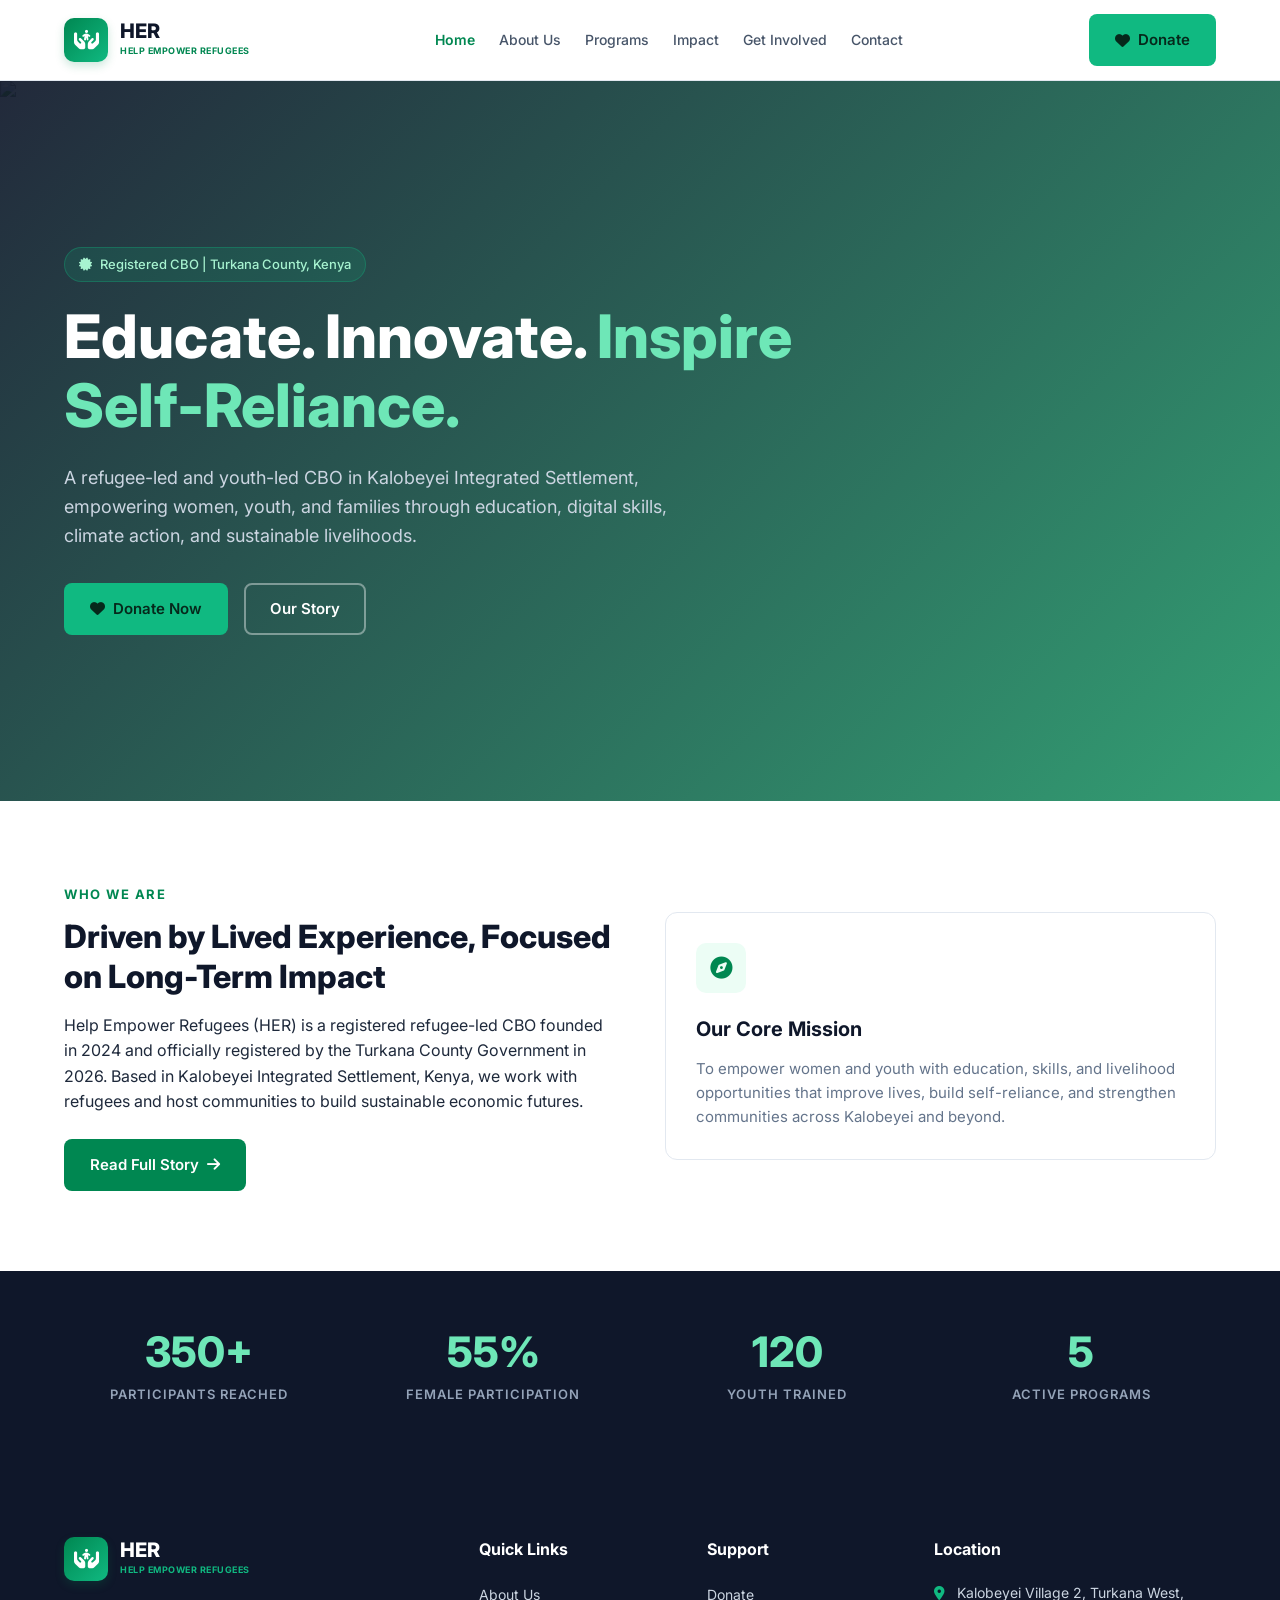
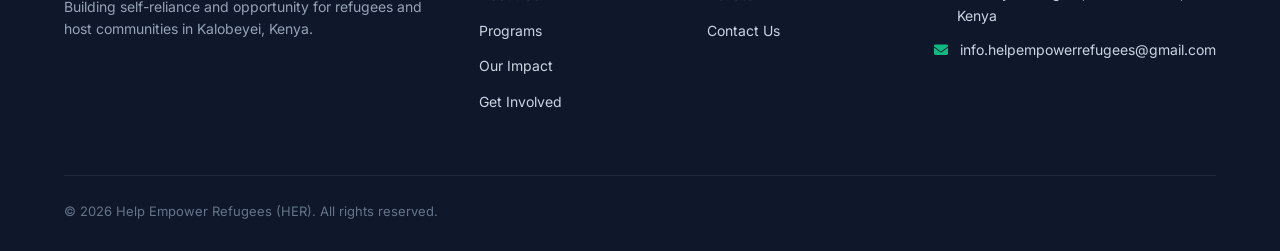
==== index.html @ a3bd5ae7 "Add files via upload New project added" ====
<!DOCTYPE html>
<html lang="en">
<head>
    <meta charset="UTF-8">
    <meta name="viewport" content="width=device-width, initial-scale=1.0">
    <title>Help Empower Refugees (HER) | Home</title>
    <link rel="stylesheet" href="https://cdnjs.cloudflare.com/ajax/libs/font-awesome/6.4.0/css/all.min.css">
    <link href="https://fonts.googleapis.com/css2?family=Inter:wght@300;400;500;600;700;800&display=swap" rel="stylesheet">
    <link rel="stylesheet" href="css.css">
</head>
<body>

    <!-- Header -->
    <header class="navbar">
        <div class="container nav-container">
            <a href="index.html" class="logo">
                <div class="logo-icon"><i class="fa-solid fa-hands-holding-child"></i></div>
                <div class="logo-text"><strong>HER</strong><span>Help Empower Refugees</span></div>
            </a>
            <nav class="desktop-nav">
                <a href="index.html" class="active">Home</a>
                <a href="about.html">About Us</a>
                <a href="programs.html">Programs</a>
                <a href="impact.html">Impact</a>
                <a href="join.html">Get Involved</a>
                <a href="contact.html">Contact</a>
            </nav>
            <div class="nav-cta desktop-cta">
                <a href="donate.html" class="btn btn-accent"><i class="fa-solid fa-heart"></i> Donate</a>
            </div>
            <button id="menu-btn" class="menu-btn"><i class="fa-solid fa-bars"></i></button>
        </div>
        <div id="mobile-menu" class="mobile-menu">
            <a href="index.html" class="active">Home</a>
            <a href="about.html">About Us</a>
            <a href="programs.html">Programs</a>
            <a href="impact.html">Impact</a>
            <a href="join-us.html">Get Involved</a>
            <a href="donate.html">Donate</a>
            <a href="contact.html">Contact</a>
        </div>
    </header>

    <main>
        <!-- Hero Section -->
        <section class="hero">
            <div class="hero-background">
                <img src="https://images.unsplash.com/photo-1531206715517-5c0ba140b2b8?auto=format&fit=crop&q=80" alt="Refugee youth learning">
                <div class="hero-overlay"></div>
            </div>
            <div class="container hero-content">
                <span class="badge"><i class="fa-solid fa-certificate"></i> Registered CBO | Turkana County, Kenya</span>
                <h1>Educate. Innovate. <span>Inspire Self-Reliance.</span></h1>
                <p>A refugee-led and youth-led CBO in Kalobeyei Integrated Settlement, empowering women, youth, and families through education, digital skills, climate action, and sustainable livelihoods.</p>
                <div class="hero-buttons">
                    <a href="donate.html" class="btn btn-accent"><i class="fa-solid fa-heart"></i> Donate Now</a>
                    <a href="about.html" class="btn btn-outline">Our Story</a>
                </div>
            </div>
        </section>

        <!-- Brief About Overview -->
        <section class="section">
            <div class="container grid-2">
                <div>
                    <span class="section-label">Who We Are</span>
                    <h2>Driven by Lived Experience, Focused on Long-Term Impact</h2>
                    <p>Help Empower Refugees (HER) is a registered refugee-led CBO founded in 2024 and officially registered by the Turkana County Government in 2026. Based in Kalobeyei Integrated Settlement, Kenya, we work with refugees and host communities to build sustainable economic futures.</p>
                    <div style="margin-top: 24px;">
                        <a href="about.html" class="btn btn-primary">Read Full Story <i class="fa-solid fa-arrow-right"></i></a>
                    </div>
                </div>
                <div class="card">
                    <div class="card-icon green"><i class="fa-solid fa-compass"></i></div>
                    <h3>Our Core Mission</h3>
                    <p>To empower women and youth with education, skills, and livelihood opportunities that improve lives, build self-reliance, and strengthen communities across Kalobeyei and beyond.</p>
                </div>
            </div>
        </section>

        <!-- Impact Stat Banner -->
        <section class="impact-banner">
            <div class="container grid-4">
                <div class="stat-item"><strong>350+</strong><span>Participants Reached</span></div>
                <div class="stat-item"><strong>55%</strong><span>Female Participation</span></div>
                <div class="stat-item"><strong>120</strong><span>Youth Trained</span></div>
                <div class="stat-item"><strong>5</strong><span>Active Programs</span></div>
            </div>
        </section>
    </main>

    <!-- Footer -->
    <footer>
        <div class="container">
            <div class="footer-grid">
                <div class="footer-col">
                    <div class="logo" style="margin-bottom: 15px;">
                        <div class="logo-icon"><i class="fa-solid fa-hands-holding-child"></i></div>
                        <div class="logo-text"><strong style="color:white;">HER</strong><span style="color:#10b981;">Help Empower Refugees</span></div>
                    </div>
                    <p>Building self-reliance and opportunity for refugees and host communities in Kalobeyei, Kenya.</p>
                </div>
                <div class="footer-col">
                    <h4>Quick Links</h4>
                    <ul class="footer-links">
                        <li><a href="about.html">About Us</a></li>
                        <li><a href="programs.html">Programs</a></li>
                        <li><a href="impact.html">Our Impact</a></li>
                        <li><a href="join-us.html">Get Involved</a></li>
                    </ul>
                </div>
                <div class="footer-col">
                    <h4>Support</h4>
                    <ul class="footer-links">
                        <li><a href="donate.html">Donate</a></li>
                        <li><a href="contact.html">Contact Us</a></li>
                    </ul>
                </div>
                <div class="footer-col">
                    <h4>Location</h4>
                    <div class="footer-contact-item"><i class="fa-solid fa-location-dot"></i> Kalobeyei Village 2, Turkana West, Kenya</div>
                    <div class="footer-contact-item"><i class="fa-solid fa-envelope"></i> info.helpempowerrefugees@gmail.com</div>
                </div>
            </div>
            <div class="footer-bottom">
                <p>&copy; 2026 Help Empower Refugees (HER). All rights reserved.</p>
            </div>
        </div>
    </footer>
    <script src="script.js"></script>
</body>
</html>
---- css.css ----
/* =========================================
   HER MULTI-PAGE STYLESHEET
   Theme: Deep Navy (#0f172a), Primary Green (#008751), Teal Accent (#10b981)
========================================= */

* {
    margin: 0;
    padding: 0;
    box-sizing: border-box;
}

html {
    scroll-behavior: smooth;
}

body {
    font-family: "Inter", -apple-system, BlinkMacSystemFont, sans-serif;
    color: #1e293b;
    background: #ffffff;
    line-height: 1.6;
    display: flex;
    flex-direction: column;
    min-height: 100vh;
}

main {
    flex: 1;
}

img {
    max-width: 100%;
    display: block;
}

a {
    text-decoration: none;
    color: inherit;
    transition: all 0.2s ease-in-out;
}

.container {
    width: 90%;
    max-width: 1200px;
    margin: 0 auto;
}

/* ---------- BUTTONS & BADGES ---------- */

.btn {
    display: inline-flex;
    align-items: center;
    justify-content: center;
    gap: 8px;
    padding: 12px 24px;
    border-radius: 8px;
    font-weight: 600;
    font-size: 15px;
    border: 2px solid transparent;
    cursor: pointer;
    transition: all 0.2s ease;
}

.btn-primary {
    background: #008751;
    color: #ffffff;
}

.btn-primary:hover {
    background: #006d41;
}

.btn-accent {
    background: #10b981;
    color: #06281b;
}

.btn-accent:hover {
    background: #059669;
    color: #ffffff;
}

.btn-outline {
    border-color: rgba(255, 255, 255, 0.4);
    color: #ffffff;
}

.btn-outline:hover {
    background: rgba(255, 255, 255, 0.15);
    border-color: #ffffff;
}

.btn-dark {
    background: #0f172a;
    color: #ffffff;
}

.btn-dark:hover {
    background: #1e293b;
}

.badge {
    display: inline-flex;
    align-items: center;
    gap: 8px;
    padding: 6px 14px;
    background: rgba(16, 185, 129, 0.15);
    border: 1px solid rgba(16, 185, 129, 0.3);
    border-radius: 20px;
    color: #a7f3d0;
    font-size: 13px;
    font-weight: 500;
    margin-bottom: 20px;
}

/* ---------- NAVBAR ---------- */

.navbar {
    position: sticky;
    top: 0;
    z-index: 1000;
    background: rgba(255, 255, 255, 0.95);
    backdrop-filter: blur(8px);
    border-bottom: 1px solid #e2e8f0;
}

.nav-container {
    height: 80px;
    display: flex;
    align-items: center;
    justify-content: space-between;
}

.logo {
    display: flex;
    align-items: center;
    gap: 12px;
}

.logo-icon {
    width: 44px;
    height: 44px;
    background: linear-gradient(135deg, #008751, #10b981);
    color: #ffffff;
    border-radius: 10px;
    display: flex;
    align-items: center;
    justify-content: center;
    font-size: 20px;
    box-shadow: 0 4px 10px rgba(0, 135, 81, 0.2);
}

.logo-text strong {
    display: block;
    font-size: 20px;
    font-weight: 800;
    color: #0f172a;
    line-height: 1;
}

.logo-text span {
    display: block;
    font-size: 9px;
    color: #008751;
    text-transform: uppercase;
    font-weight: 700;
    letter-spacing: 0.5px;
    margin-top: 3px;
}

.desktop-nav {
    display: flex;
    gap: 24px;
}

.desktop-nav a {
    font-size: 14px;
    color: #475569;
    font-weight: 500;
    padding: 6px 0;
}

.desktop-nav a:hover,
.desktop-nav a.active {
    color: #008751;
    font-weight: 600;
}

.nav-cta {
    display: flex;
    align-items: center;
    gap: 12px;
}

.menu-btn {
    display: none;
    background: none;
    border: none;
    font-size: 24px;
    color: #0f172a;
    cursor: pointer;
}

.mobile-menu {
    display: none;
    padding: 20px;
    background: #ffffff;
    border-top: 1px solid #e2e8f0;
}

.mobile-menu.active {
    display: flex;
    flex-direction: column;
    gap: 12px;
}

.mobile-menu a {
    font-size: 16px;
    color: #334155;
    padding: 8px 0;
    font-weight: 500;
}

.mobile-menu a.active {
    color: #008751;
    font-weight: 700;
}

/* ---------- PAGE HEADERS & HERO ---------- */

.page-banner {
    background: linear-gradient(135deg, #0f172a 0%, #008751 100%);
    color: #ffffff;
    padding: 70px 0;
    text-align: center;
}

.page-banner h1 {
    font-size: 38px;
    font-weight: 800;
    margin-bottom: 12px;
}

.page-banner p {
    color: #cbd5e1;
    max-width: 650px;
    margin: 0 auto;
    font-size: 16px;
}

.hero {
    position: relative;
    min-height: 80vh;
    display: flex;
    align-items: center;
    color: #ffffff;
    overflow: hidden;
}

.hero-background {
    position: absolute;
    inset: 0;
}

.hero-background img {
    width: 100%;
    height: 100%;
    object-fit: cover;
}

.hero-overlay {
    position: absolute;
    inset: 0;
    background: linear-gradient(135deg, rgba(15, 23, 42, 0.92) 0%, rgba(0, 135, 81, 0.8) 100%);
}

.hero-content {
    position: relative;
    z-index: 2;
    padding: 80px 0;
}

.hero h1 {
    max-width: 800px;
    font-size: clamp(38px, 5.5vw, 60px);
    line-height: 1.15;
    font-weight: 800;
    margin-bottom: 24px;
}

.hero h1 span {
    color: #6ee7b7;
}

.hero p {
    max-width: 650px;
    color: #cbd5e1;
    font-size: 18px;
    margin-bottom: 32px;
}

.hero-buttons {
    display: flex;
    gap: 16px;
    flex-wrap: wrap;
}

/* ---------- SECTIONS ---------- */

.section {
    padding: 80px 0;
}

.light-section {
    background: #f8fafc;
}

.section-heading {
    text-align: center;
    max-width: 700px;
    margin: 0 auto 50px;
}

.section-label {
    color: #008751;
    font-size: 13px;
    font-weight: 700;
    text-transform: uppercase;
    letter-spacing: 1.5px;
}

h2 {
    color: #0f172a;
    font-size: 32px;
    font-weight: 800;
    margin: 10px 0 16px;
    line-height: 1.25;
}

.section-heading p {
    color: #64748b;
    font-size: 16px;
}

.grid-2 {
    display: grid;
    grid-template-columns: repeat(2, 1fr);
    gap: 50px;
    align-items: center;
}

.grid-3 {
    display: grid;
    grid-template-columns: repeat(3, 1fr);
    gap: 30px;
}

.grid-4 {
    display: grid;
    grid-template-columns: repeat(4, 1fr);
    gap: 24px;
}

/* ---------- CARDS & UI COMPONENTS ---------- */

.card {
    background: #ffffff;
    border: 1px solid #e2e8f0;
    border-radius: 12px;
    padding: 30px;
    transition: all 0.3s ease;
}

.card:hover {
    box-shadow: 0 10px 30px rgba(0, 0, 0, 0.08);
    transform: translateY(-4px);
    border-color: #008751;
}

.card-icon {
    width: 50px;
    height: 50px;
    border-radius: 10px;
    display: flex;
    align-items: center;
    justify-content: center;
    font-size: 22px;
    margin-bottom: 20px;
}

.card-icon.green { background: #ecfdf5; color: #008751; }
.card-icon.teal { background: #f0fdfa; color: #0f766e; }
.card-icon.blue { background: #eff6ff; color: #2563eb; }

.card h3 {
    color: #0f172a;
    font-size: 20px;
    margin-bottom: 12px;
}

.card p {
    color: #64748b;
    font-size: 15px;
}

/* ---------- IMPACT STATS ---------- */

.impact-banner {
    background: #0f172a;
    color: #ffffff;
    padding: 60px 0;
}

.stat-item {
    text-align: center;
}

.stat-item strong {
    display: block;
    font-size: 42px;
    font-weight: 800;
    color: #6ee7b7;
    line-height: 1;
    margin-bottom: 8px;
}

.stat-item span {
    color: #94a3b8;
    font-size: 13px;
    text-transform: uppercase;
    letter-spacing: 1px;
    font-weight: 600;
}

/* ---------- DONATION & FORM STYLES ---------- */

.form-box {
    background: #ffffff;
    border: 1px solid #e2e8f0;
    border-radius: 12px;
    padding: 32px;
    box-shadow: 0 4px 20px rgba(0,0,0,0.05);
}

.form-group {
    margin-bottom: 20px;
}

.form-group label {
    display: block;
    font-size: 14px;
    font-weight: 600;
    color: #334155;
    margin-bottom: 8px;
}

.form-control {
    width: 100%;
    padding: 12px 16px;
    border: 1px solid #cbd5e1;
    border-radius: 8px;
    font-family: inherit;
    font-size: 15px;
    transition: border-color 0.2s;
}

.form-control:focus {
    outline: none;
    border-color: #008751;
}

.donation-presets {
    display: grid;
    grid-template-columns: repeat(4, 1fr);
    gap: 12px;
    margin-bottom: 20px;
}

.preset-btn {
    padding: 12px;
    border: 1px solid #cbd5e1;
    background: #ffffff;
    border-radius: 8px;
    font-weight: 700;
    cursor: pointer;
    transition: all 0.2s;
}

.preset-btn:hover,
.preset-btn.active {
    background: #008751;
    color: #ffffff;
    border-color: #008751;
}

/* ---------- FOOTER ---------- */

footer {
    background: #0f172a;
    color: #ffffff;
    padding: 70px 0 30px;
    margin-top: auto;
}

.footer-grid {
    display: grid;
    grid-template-columns: 2fr 1fr 1fr 1.5fr;
    gap: 40px;
    margin-bottom: 50px;
}

.footer-col h4 {
    color: #ffffff;
    font-size: 16px;
    margin-bottom: 20px;
}

.footer-col p {
    color: #94a3b8;
    font-size: 14px;
    margin-top: 12px;
}

.footer-links {
    list-style: none;
}

.footer-links li {
    margin-bottom: 10px;
}

.footer-links a {
    color: #cbd5e1;
    font-size: 14px;
}

.footer-links a:hover {
    color: #6ee7b7;
}

.footer-contact-item {
    display: flex;
    gap: 12px;
    color: #cbd5e1;
    font-size: 14px;
    margin-bottom: 12px;
}

.footer-contact-item i {
    color: #10b981;
    margin-top: 4px;
}

.footer-bottom {
    border-top: 1px solid #1e293b;
    padding-top: 25px;
    display: flex;
    justify-content: space-between;
    font-size: 13px;
    color: #64748b;
}

/* ---------- RESPONSIVE DESIGN ---------- */

@media (max-width: 992px) {
    .grid-4 { grid-template-columns: repeat(2, 1fr); }
    .grid-3 { grid-template-columns: repeat(2, 1fr); }
    .grid-2 { grid-template-columns: 1fr; }
    .footer-grid { grid-template-columns: 1fr 1fr; }
}

@media (max-width: 768px) {
    .desktop-nav, .desktop-cta { display: none; }
    .menu-btn { display: block; }
    .grid-3, .grid-2 { grid-template-columns: 1fr; }
    .footer-grid { grid-template-columns: 1fr; }
    .hero-buttons { flex-direction: column; }
    .hero-buttons .btn { width: 100%; }
    .donation-presets { grid-template-columns: repeat(2, 1fr); }
}
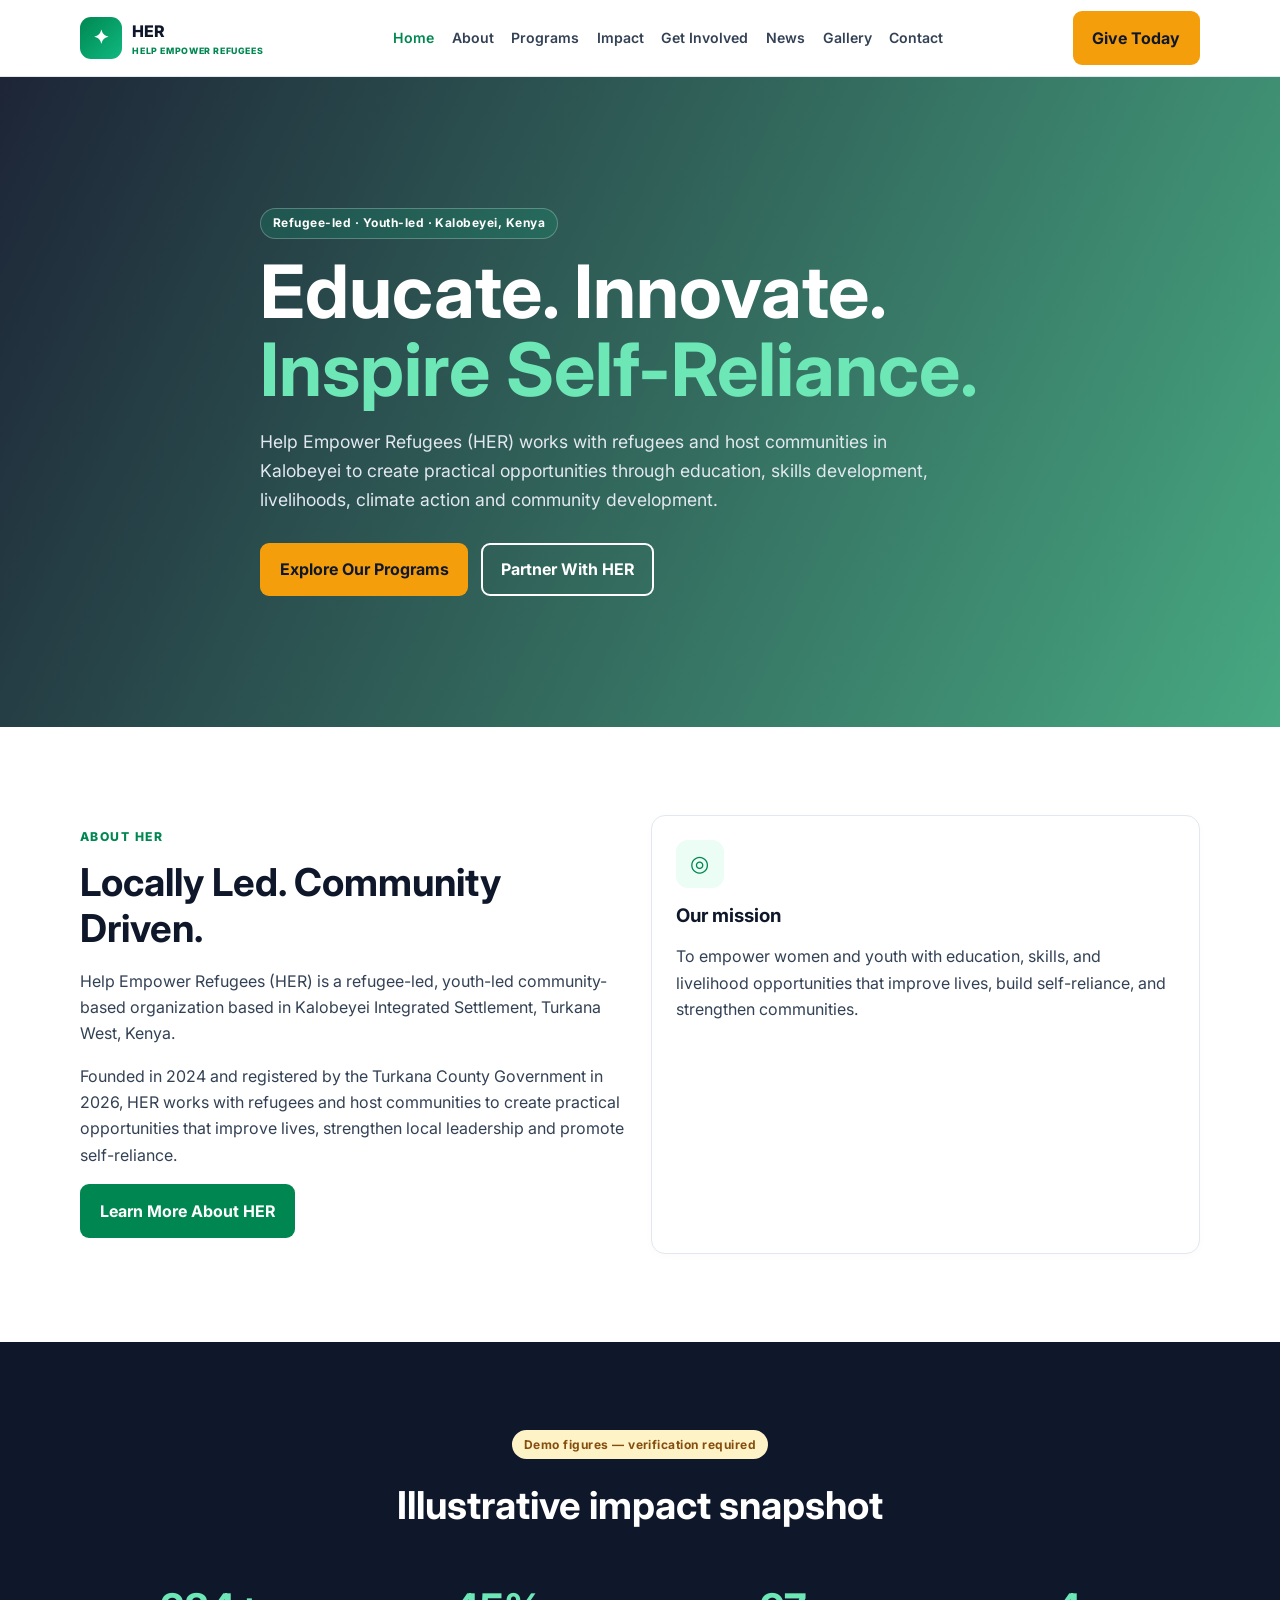
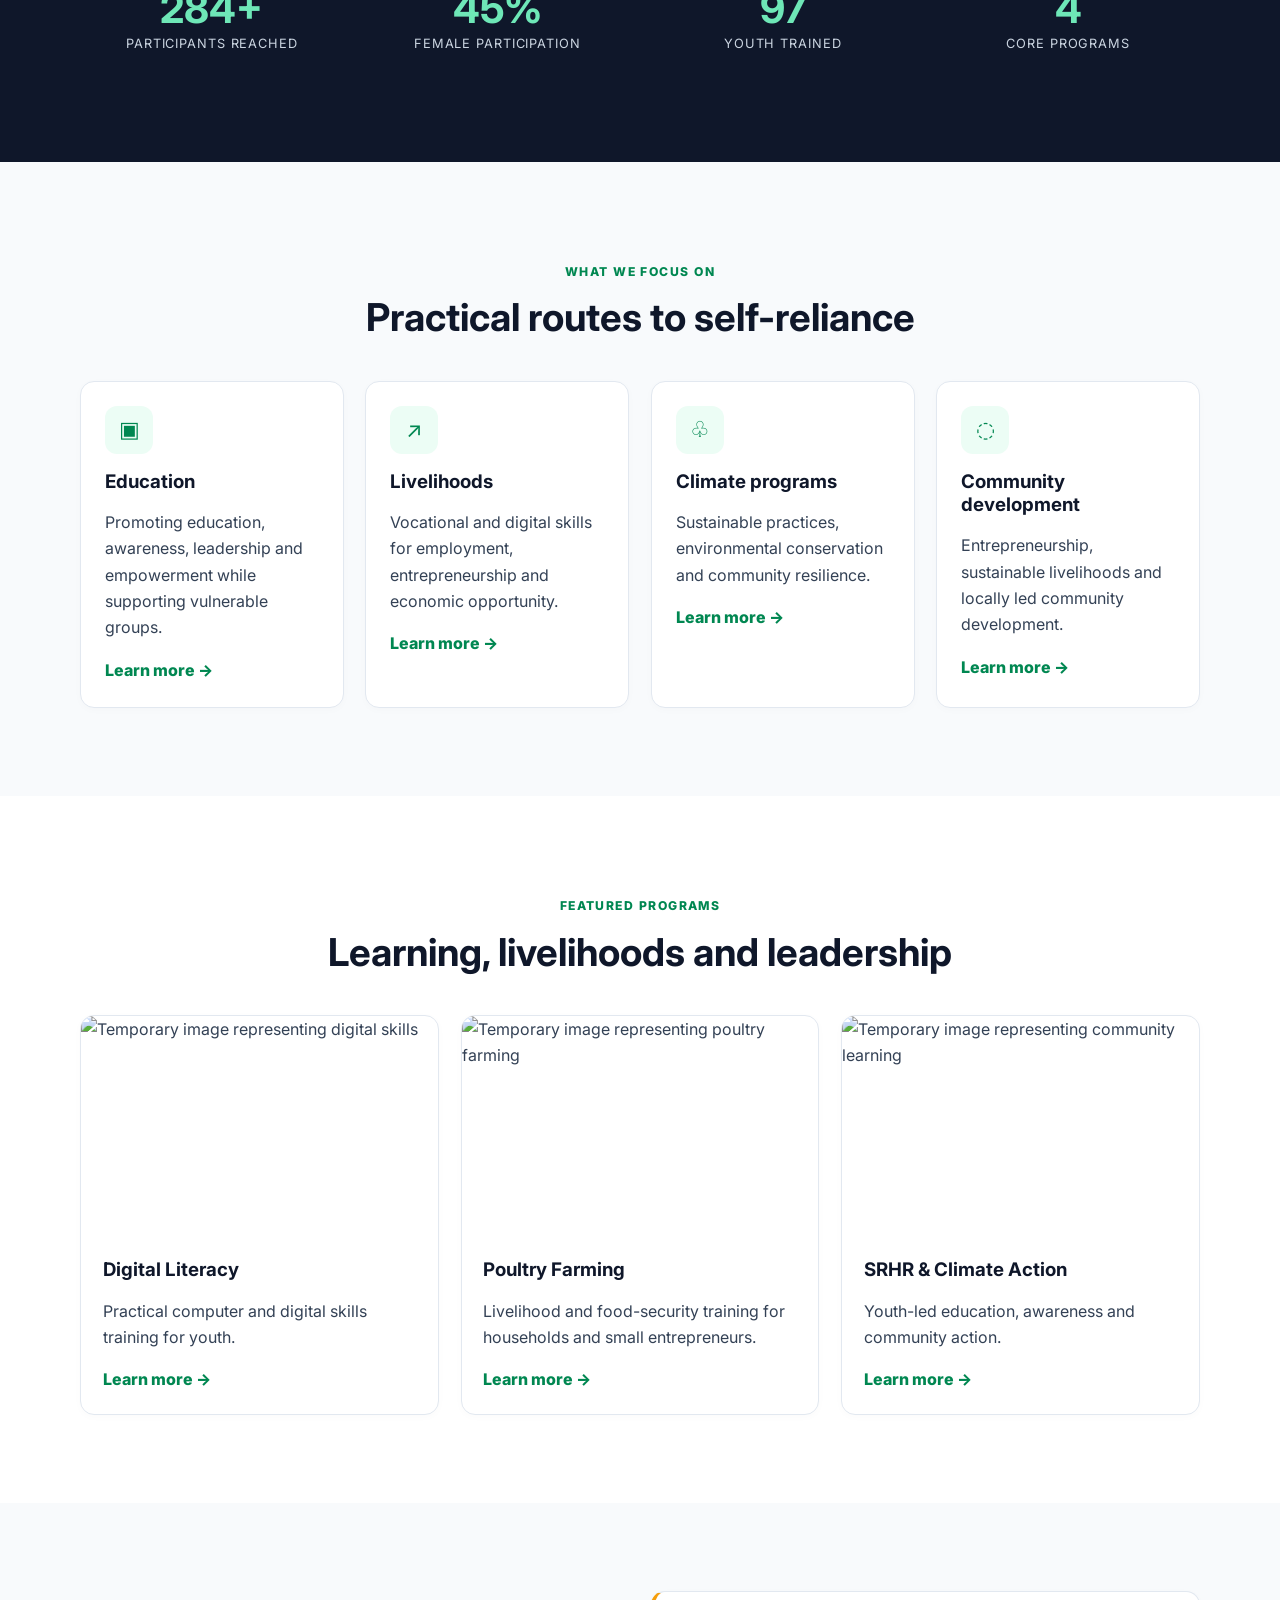
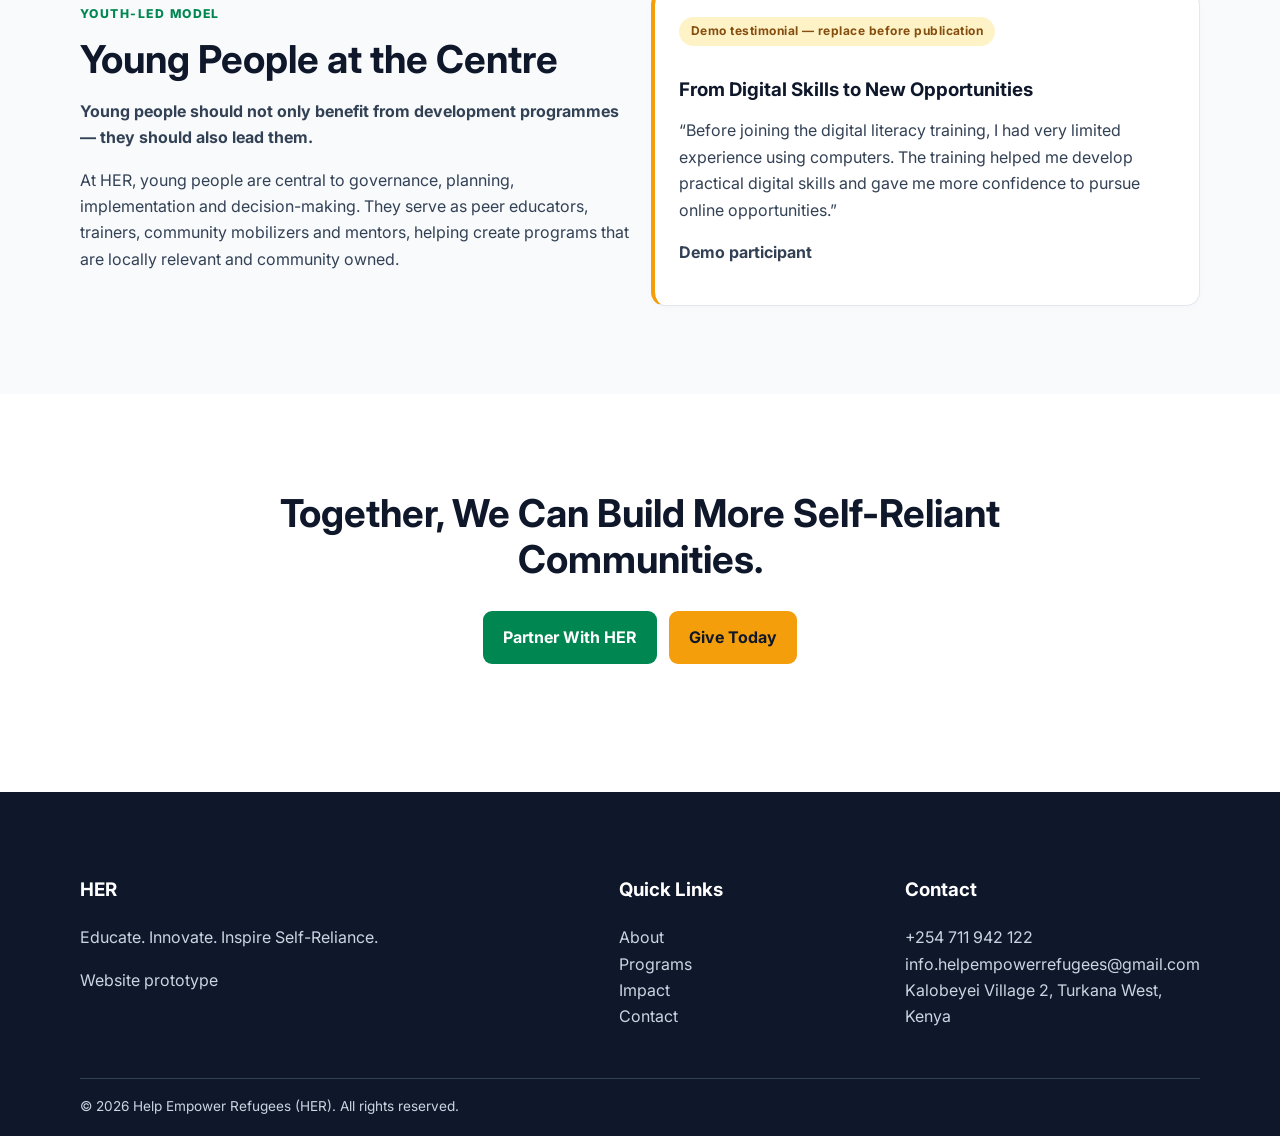
==== commit 8d7b3964: "Build HER responsive website foundation" ====
--- a/index.html
+++ b/index.html
@@ -1,132 +1 @@
-<!DOCTYPE html>
-<html lang="en">
-<head>
-    <meta charset="UTF-8">
-    <meta name="viewport" content="width=device-width, initial-scale=1.0">
-    <title>Help Empower Refugees (HER) | Home</title>
-    <link rel="stylesheet" href="https://cdnjs.cloudflare.com/ajax/libs/font-awesome/6.4.0/css/all.min.css">
-    <link href="https://fonts.googleapis.com/css2?family=Inter:wght@300;400;500;600;700;800&display=swap" rel="stylesheet">
-    <link rel="stylesheet" href="css.css">
-</head>
-<body>
-
-    <!-- Header -->
-    <header class="navbar">
-        <div class="container nav-container">
-            <a href="index.html" class="logo">
-                <div class="logo-icon"><i class="fa-solid fa-hands-holding-child"></i></div>
-                <div class="logo-text"><strong>HER</strong><span>Help Empower Refugees</span></div>
-            </a>
-            <nav class="desktop-nav">
-                <a href="index.html" class="active">Home</a>
-                <a href="about.html">About Us</a>
-                <a href="programs.html">Programs</a>
-                <a href="impact.html">Impact</a>
-                <a href="join.html">Get Involved</a>
-                <a href="contact.html">Contact</a>
-            </nav>
-            <div class="nav-cta desktop-cta">
-                <a href="donate.html" class="btn btn-accent"><i class="fa-solid fa-heart"></i> Donate</a>
-            </div>
-            <button id="menu-btn" class="menu-btn"><i class="fa-solid fa-bars"></i></button>
-        </div>
-        <div id="mobile-menu" class="mobile-menu">
-            <a href="index.html" class="active">Home</a>
-            <a href="about.html">About Us</a>
-            <a href="programs.html">Programs</a>
-            <a href="impact.html">Impact</a>
-            <a href="join-us.html">Get Involved</a>
-            <a href="donate.html">Donate</a>
-            <a href="contact.html">Contact</a>
-        </div>
-    </header>
-
-    <main>
-        <!-- Hero Section -->
-        <section class="hero">
-            <div class="hero-background">
-                <img src="https://images.unsplash.com/photo-1531206715517-5c0ba140b2b8?auto=format&fit=crop&q=80" alt="Refugee youth learning">
-                <div class="hero-overlay"></div>
-            </div>
-            <div class="container hero-content">
-                <span class="badge"><i class="fa-solid fa-certificate"></i> Registered CBO | Turkana County, Kenya</span>
-                <h1>Educate. Innovate. <span>Inspire Self-Reliance.</span></h1>
-                <p>A refugee-led and youth-led CBO in Kalobeyei Integrated Settlement, empowering women, youth, and families through education, digital skills, climate action, and sustainable livelihoods.</p>
-                <div class="hero-buttons">
-                    <a href="donate.html" class="btn btn-accent"><i class="fa-solid fa-heart"></i> Donate Now</a>
-                    <a href="about.html" class="btn btn-outline">Our Story</a>
-                </div>
-            </div>
-        </section>
-
-        <!-- Brief About Overview -->
-        <section class="section">
-            <div class="container grid-2">
-                <div>
-                    <span class="section-label">Who We Are</span>
-                    <h2>Driven by Lived Experience, Focused on Long-Term Impact</h2>
-                    <p>Help Empower Refugees (HER) is a registered refugee-led CBO founded in 2024 and officially registered by the Turkana County Government in 2026. Based in Kalobeyei Integrated Settlement, Kenya, we work with refugees and host communities to build sustainable economic futures.</p>
-                    <div style="margin-top: 24px;">
-                        <a href="about.html" class="btn btn-primary">Read Full Story <i class="fa-solid fa-arrow-right"></i></a>
-                    </div>
-                </div>
-                <div class="card">
-                    <div class="card-icon green"><i class="fa-solid fa-compass"></i></div>
-                    <h3>Our Core Mission</h3>
-                    <p>To empower women and youth with education, skills, and livelihood opportunities that improve lives, build self-reliance, and strengthen communities across Kalobeyei and beyond.</p>
-                </div>
-            </div>
-        </section>
-
-        <!-- Impact Stat Banner -->
-        <section class="impact-banner">
-            <div class="container grid-4">
-                <div class="stat-item"><strong>350+</strong><span>Participants Reached</span></div>
-                <div class="stat-item"><strong>55%</strong><span>Female Participation</span></div>
-                <div class="stat-item"><strong>120</strong><span>Youth Trained</span></div>
-                <div class="stat-item"><strong>5</strong><span>Active Programs</span></div>
-            </div>
-        </section>
-    </main>
-
-    <!-- Footer -->
-    <footer>
-        <div class="container">
-            <div class="footer-grid">
-                <div class="footer-col">
-                    <div class="logo" style="margin-bottom: 15px;">
-                        <div class="logo-icon"><i class="fa-solid fa-hands-holding-child"></i></div>
-                        <div class="logo-text"><strong style="color:white;">HER</strong><span style="color:#10b981;">Help Empower Refugees</span></div>
-                    </div>
-                    <p>Building self-reliance and opportunity for refugees and host communities in Kalobeyei, Kenya.</p>
-                </div>
-                <div class="footer-col">
-                    <h4>Quick Links</h4>
-                    <ul class="footer-links">
-                        <li><a href="about.html">About Us</a></li>
-                        <li><a href="programs.html">Programs</a></li>
-                        <li><a href="impact.html">Our Impact</a></li>
-                        <li><a href="join-us.html">Get Involved</a></li>
-                    </ul>
-                </div>
-                <div class="footer-col">
-                    <h4>Support</h4>
-                    <ul class="footer-links">
-                        <li><a href="donate.html">Donate</a></li>
-                        <li><a href="contact.html">Contact Us</a></li>
-                    </ul>
-                </div>
-                <div class="footer-col">
-                    <h4>Location</h4>
-                    <div class="footer-contact-item"><i class="fa-solid fa-location-dot"></i> Kalobeyei Village 2, Turkana West, Kenya</div>
-                    <div class="footer-contact-item"><i class="fa-solid fa-envelope"></i> info.helpempowerrefugees@gmail.com</div>
-                </div>
-            </div>
-            <div class="footer-bottom">
-                <p>&copy; 2026 Help Empower Refugees (HER). All rights reserved.</p>
-            </div>
-        </div>
-    </footer>
-    <script src="script.js"></script>
-</body>
-</html>+<!doctype html><html lang="en"><head><meta charset="utf-8"><meta name="viewport" content="width=device-width,initial-scale=1"><title>Help Empower Refugees (HER) | Educate. Innovate. Inspire Self-Reliance</title><meta name="description" content="Help Empower Refugees (HER) is a refugee-led, youth-led community-based organization in Kalobeyei, Turkana County, Kenya, supporting education, livelihoods, climate action and community development."><link href="https://fonts.googleapis.com/css2?family=Inter:wght@400;600;700;800&display=swap" rel="stylesheet"><link rel="stylesheet" href="css/style.css"><link rel="stylesheet" href="css/responsive.css"><link rel="stylesheet" href="css/animations.css"></head><body><a class="skip-link" href="#main">Skip to content</a><header class="site-header"><div class="container nav-wrap"><a class="brand" href="index.html"><span class="brand-mark">✦</span><span>HER<small>HELP EMPOWER REFUGEES</small></span></a><button class="menu-toggle" aria-expanded="false" aria-label="Open navigation">☰</button><nav class="nav-links" aria-label="Main navigation"><a href="index.html">Home</a><a href="about.html">About</a><a href="programs.html">Programs</a><a href="impact.html">Impact</a><a href="get-involved.html">Get Involved</a><a href="news.html">News</a><a href="gallery.html">Gallery</a><a href="contact.html">Contact</a></nav><a class="btn btn-accent nav-give" href="get-involved.html">Give Today</a></div></header><main id="main"><section class="hero"><div class="container hero-content"><span class="eyebrow">Refugee-led · Youth-led · Kalobeyei, Kenya</span><h1>Educate. Innovate. <span>Inspire Self-Reliance.</span></h1><p>Help Empower Refugees (HER) works with refugees and host communities in Kalobeyei to create practical opportunities through education, skills development, livelihoods, climate action and community development.</p><div class="actions"><a class="btn btn-accent" href="programs.html">Explore Our Programs</a><a class="btn btn-outline" href="get-involved.html">Partner With HER</a></div></div></section><section class="section"><div class="container grid cols-2"><div class="reveal"><p class="kicker">About HER</p><h2>Locally Led. Community Driven.</h2><p>Help Empower Refugees (HER) is a refugee-led, youth-led community-based organization based in Kalobeyei Integrated Settlement, Turkana West, Kenya.</p><p>Founded in 2024 and registered by the Turkana County Government in 2026, HER works with refugees and host communities to create practical opportunities that improve lives, strengthen local leadership and promote self-reliance.</p><p><a class="btn btn-primary" href="about.html">Learn More About HER</a></p></div><aside class="card reveal"><div class="icon">◎</div><h3>Our mission</h3><p>To empower women and youth with education, skills, and livelihood opportunities that improve lives, build self-reliance, and strengthen communities.</p></aside></div></section><section class="stats"><div class="container section"><div class="section-head"><span class="notice">Demo figures — verification required</span><h2 style="color:white">Illustrative impact snapshot</h2></div><div class="grid cols-4"><div class="stat"><strong data-counter="350" data-suffix="+">0</strong><span>Participants reached</span></div><div class="stat"><strong data-counter="55" data-suffix="%">0</strong><span>Female participation</span></div><div class="stat"><strong data-counter="120">0</strong><span>Youth trained</span></div><div class="stat"><strong data-counter="5">0</strong><span>Core programs</span></div></div></div></section><section class="section surface"><div class="container"><div class="section-head"><p class="kicker">What we focus on</p><h2>Practical routes to self-reliance</h2></div><div class="grid cols-4"><article class="card reveal"><div class="icon">▣</div><h3>Education</h3><p>Promoting education, awareness, leadership and empowerment while supporting vulnerable groups.</p><a class="text-link" href="programs.html">Learn more →</a></article><article class="card reveal"><div class="icon">↗</div><h3>Livelihoods</h3><p>Vocational and digital skills for employment, entrepreneurship and economic opportunity.</p><a class="text-link" href="programs.html">Learn more →</a></article><article class="card reveal"><div class="icon">♧</div><h3>Climate programs</h3><p>Sustainable practices, environmental conservation and community resilience.</p><a class="text-link" href="programs.html">Learn more →</a></article><article class="card reveal"><div class="icon">◌</div><h3>Community development</h3><p>Entrepreneurship, sustainable livelihoods and locally led community development.</p><a class="text-link" href="programs.html">Learn more →</a></article></div></div></section><section class="section"><div class="container"><div class="section-head"><p class="kicker">Featured programs</p><h2>Learning, livelihoods and leadership</h2></div><div class="grid cols-3"><article class="card program-card"><img src="https://images.unsplash.com/photo-1498050108023-c5249f4df085?auto=format&fit=crop&w=900&q=80" alt="Temporary image representing digital skills"><div class="card-body"><h3>Digital Literacy</h3><p>Practical computer and digital skills training for youth.</p><a class="text-link" href="programs.html">Learn more →</a></div></article><article class="card program-card"><img src="https://images.unsplash.com/photo-1516467508483-a7212febe31a?auto=format&fit=crop&w=900&q=80" alt="Temporary image representing poultry farming"><div class="card-body"><h3>Poultry Farming</h3><p>Livelihood and food-security training for households and small entrepreneurs.</p><a class="text-link" href="programs.html">Learn more →</a></div></article><article class="card program-card"><img src="https://images.unsplash.com/photo-1531058020387-3be344556be6?auto=format&fit=crop&w=900&q=80" alt="Temporary image representing community learning"><div class="card-body"><h3>SRHR & Climate Action</h3><p>Youth-led education, awareness and community action.</p><a class="text-link" href="programs.html">Learn more →</a></div></article></div></div></section><section class="section surface"><div class="container grid cols-2"><div><p class="kicker">Youth-led model</p><h2>Young People at the Centre</h2><p><strong>Young people should not only benefit from development programmes — they should also lead them.</strong></p><p>At HER, young people are central to governance, planning, implementation and decision-making. They serve as peer educators, trainers, community mobilizers and mentors, helping create programs that are locally relevant and community owned.</p></div><aside class="card story"><span class="notice">Demo testimonial — replace before publication</span><h3>From Digital Skills to New Opportunities</h3><p>“Before joining the digital literacy training, I had very limited experience using computers. The training helped me develop practical digital skills and gave me more confidence to pursue online opportunities.”</p><p><strong>Demo participant</strong></p></aside></div></section><section class="section"><div class="container section-head"><h2>Together, We Can Build More Self-Reliant Communities.</h2><div class="actions" style="justify-content:center"><a class="btn btn-primary" href="get-involved.html">Partner With HER</a><a class="btn btn-accent" href="get-involved.html">Give Today</a></div></div></section></main><footer class="site-footer"><div class="container footer-grid"><div><h3>HER</h3><p>Educate. Innovate. Inspire Self-Reliance.</p><p>Website prototype</p></div><div><h3>Quick Links</h3><a href="about.html">About</a><br><a href="programs.html">Programs</a><br><a href="impact.html">Impact</a><br><a href="contact.html">Contact</a></div><div><h3>Contact</h3><p>+254 711 942 122<br>info.helpempowerrefugees@gmail.com<br>Kalobeyei Village 2, Turkana West, Kenya</p></div></div><div class="container footer-bottom">© 2026 Help Empower Refugees (HER). All rights reserved.</div></footer><script src="js/navigation.js"></script><script src="js/main.js"></script></body></html>
--- a/css/style.css
+++ b/css/style.css
@@ -0,0 +1,3 @@
+/* HER site styles — simple, reusable vanilla CSS */
+:root{--primary:#008751;--secondary:#10b981;--dark:#0f172a;--accent:#f59e0b;--light:#f8fafc;--white:#fff;--muted:#64748b;--line:#e2e8f0;--radius:14px;--shadow:0 14px 32px rgba(15,23,42,.08)}
+*{box-sizing:border-box}html{scroll-behavior:smooth}body{margin:0;font:16px/1.65 Inter,Arial,sans-serif;color:#334155;background:var(--white)}img{max-width:100%;display:block}a{color:inherit;text-decoration:none}button,input,textarea,select{font:inherit}.container{width:min(1120px,90%);margin:auto}.skip-link{position:absolute;left:-999px}.skip-link:focus{left:1rem;top:1rem;z-index:9999;background:#fff;padding:.7rem;color:#000}.site-header{position:sticky;top:0;z-index:20;background:rgba(255,255,255,.96);border-bottom:1px solid var(--line);backdrop-filter:blur(10px)}.nav-wrap{min-height:76px;display:flex;align-items:center;justify-content:space-between;gap:1rem}.brand{display:flex;align-items:center;gap:.65rem;font-weight:800;color:var(--dark)}.brand-mark{width:42px;height:42px;display:grid;place-items:center;border-radius:11px;background:linear-gradient(135deg,var(--primary),var(--secondary));color:white;font-size:1.2rem}.brand small{display:block;color:var(--primary);font-size:.55rem;letter-spacing:.07em}.nav-links{display:flex;align-items:center;gap:1.1rem;font-size:.88rem;font-weight:600}.nav-links a:hover,.nav-links a[aria-current=page]{color:var(--primary)}.menu-toggle{display:none;border:0;background:transparent;font-size:1.5rem;color:var(--dark)}.btn{display:inline-flex;align-items:center;justify-content:center;gap:.45rem;border:2px solid transparent;border-radius:9px;padding:.72rem 1.1rem;font-weight:700;cursor:pointer}.btn-primary{background:var(--primary);color:#fff}.btn-primary:hover{background:#006d41}.btn-accent{background:var(--accent);color:var(--dark)}.btn-outline{border-color:currentColor}.btn-light{background:#fff;color:var(--primary)}.hero{position:relative;min-height:650px;display:grid;align-items:center;color:white;background:linear-gradient(115deg,rgba(15,23,42,.94),rgba(0,135,81,.72)),url('https://images.unsplash.com/photo-1531206715517-5c0ba140b2b8?auto=format&fit=crop&w=1800&q=80') center/cover}.hero-content{max-width:760px;padding:5rem 0}.eyebrow,.notice{display:inline-block;border-radius:99px;padding:.3rem .75rem;font-size:.75rem;font-weight:700;letter-spacing:.04em}.eyebrow{background:rgba(16,185,129,.18);border:1px solid rgba(255,255,255,.25)}.notice{color:#854d0e;background:#fef3c7;margin-bottom:1rem}.hero h1{font-size:clamp(2.6rem,6vw,4.6rem);line-height:1.06;margin:.9rem 0}.hero h1 span{color:#6ee7b7}.hero p{font-size:1.1rem;color:#e2e8f0;max-width:680px}.actions{display:flex;flex-wrap:wrap;gap:.8rem;margin-top:1.8rem}.section{padding:5.5rem 0}.surface{background:var(--light)}.section-head{max-width:720px;margin:0 auto 2.5rem;text-align:center}.kicker{color:var(--primary);text-transform:uppercase;font-size:.76rem;font-weight:800;letter-spacing:.12em}.section h2{color:var(--dark);line-height:1.2;font-size:clamp(1.9rem,3vw,2.7rem);margin:.45rem 0 1rem}.grid{display:grid;gap:1.35rem}.cols-2{grid-template-columns:repeat(2,minmax(0,1fr))}.cols-3{grid-template-columns:repeat(3,minmax(0,1fr))}.cols-4{grid-template-columns:repeat(4,minmax(0,1fr))}.card{background:white;border:1px solid var(--line);border-radius:var(--radius);padding:1.5rem;box-shadow:0 2px 8px rgba(15,23,42,.02)}.card:hover{transform:translateY(-4px);box-shadow:var(--shadow)}.icon{width:48px;height:48px;border-radius:12px;display:grid;place-items:center;background:#ecfdf5;color:var(--primary);font-size:1.35rem}.card h3{color:var(--dark);margin:1rem 0 .5rem;line-height:1.25}.text-link{color:var(--primary);font-weight:800}.stats{background:var(--dark);color:white}.stat{text-align:center;padding:1.2rem}.stat strong{display:block;color:#6ee7b7;font-size:2.55rem;line-height:1}.stat span{font-size:.8rem;text-transform:uppercase;letter-spacing:.07em;color:#cbd5e1}.program-card{padding:0;overflow:hidden}.program-card img,.gallery-item img{width:100%;height:205px;object-fit:cover}.program-card .card-body{padding:1.35rem}.page-hero{padding:5rem 0;color:white;background:linear-gradient(120deg,var(--dark),var(--primary))}.page-hero h1{font-size:clamp(2.5rem,5vw,4rem);margin:0}.list{padding-left:1.1rem}.list li{margin:.35rem 0}.program-filters{display:flex;flex-wrap:wrap;gap:.55rem;justify-content:center;margin-bottom:1.5rem}.filter{border:1px solid var(--line);background:#fff;border-radius:99px;padding:.45rem .8rem;cursor:pointer}.filter.active,.filter:hover{background:var(--primary);color:#fff;border-color:var(--primary)}.details{display:none;margin-top:.75rem}.details.open{display:block}.story{border-left:4px solid var(--accent)}.timeline{border-left:2px solid var(--primary);padding-left:1.5rem}.timeline article{position:relative;margin-bottom:1.5rem}.timeline article:before{content:'';position:absolute;width:12px;height:12px;background:var(--secondary);border-radius:50%;left:-1.93rem;top:.4rem}.placeholder{border:1px dashed #94a3b8;background:#f8fafc;color:#475569;padding:.75rem;font-size:.86rem}.gallery{columns:3 250px;column-gap:1rem}.gallery-item{break-inside:avoid;margin-bottom:1rem;position:relative;cursor:pointer}.gallery-item img{height:auto;border-radius:var(--radius)}.gallery-item span{position:absolute;bottom:.5rem;left:.5rem;background:rgba(15,23,42,.8);color:#fff;padding:.25rem .5rem;border-radius:4px;font-size:.75rem}.modal{position:fixed;inset:0;background:rgba(15,23,42,.92);z-index:30;display:none;place-items:center;padding:2rem}.modal.open{display:grid}.modal img{max-height:85vh;max-width:90vw}.modal button{position:absolute;right:1.5rem;top:1rem;background:transparent;border:0;color:#fff;font-size:2rem}.form-card{max-width:760px;margin:auto}.field{margin-bottom:1rem}.field label{display:block;font-weight:700;margin-bottom:.35rem;color:var(--dark)}.field input,.field textarea,.field select{width:100%;border:1px solid #cbd5e1;border-radius:8px;padding:.7rem}.field input:focus,.field textarea:focus{outline:3px solid #a7f3d0;border-color:var(--primary)}.form-message{margin-top:1rem;font-weight:600}.site-footer{background:var(--dark);color:#cbd5e1;padding:4rem 0 1.2rem}.site-footer h3{color:#fff}.footer-grid{display:grid;grid-template-columns:2fr 1fr 1fr;gap:2rem}.footer-grid a:hover{color:#6ee7b7}.footer-bottom{border-top:1px solid #334155;margin-top:2rem;padding-top:1rem;font-size:.85rem}.reveal{opacity:0;transform:translateY(18px);transition:.6s ease}.reveal.visible{opacity:1;transform:none}:focus-visible{outline:3px solid var(--accent);outline-offset:3px}
--- a/css/responsive.css
+++ b/css/responsive.css
@@ -0,0 +1 @@
+@media(max-width:900px){.cols-4{grid-template-columns:repeat(2,1fr)}.cols-3{grid-template-columns:repeat(2,1fr)}.nav-links{display:none;position:absolute;left:0;right:0;top:76px;padding:1rem 5%;background:#fff;border-bottom:1px solid var(--line);flex-direction:column;align-items:flex-start}.nav-links.open{display:flex}.menu-toggle{display:block}.nav-give{display:none}}@media(max-width:620px){.section{padding:3.75rem 0}.cols-2,.cols-3,.cols-4,.footer-grid{grid-template-columns:1fr}.hero{min-height:590px}.hero-content{padding:4rem 0}.actions .btn{width:100%}.page-hero{padding:3.5rem 0}.gallery{columns:2 150px}}
--- a/css/animations.css
+++ b/css/animations.css
@@ -0,0 +1 @@
+@media(prefers-reduced-motion:no-preference){.card,.btn,.nav-links{transition:all .25s ease}.card:hover{transition-duration:.25s}}@media(prefers-reduced-motion:reduce){*,*:before,*:after{scroll-behavior:auto!important;animation-duration:.01ms!important;transition-duration:.01ms!important}}
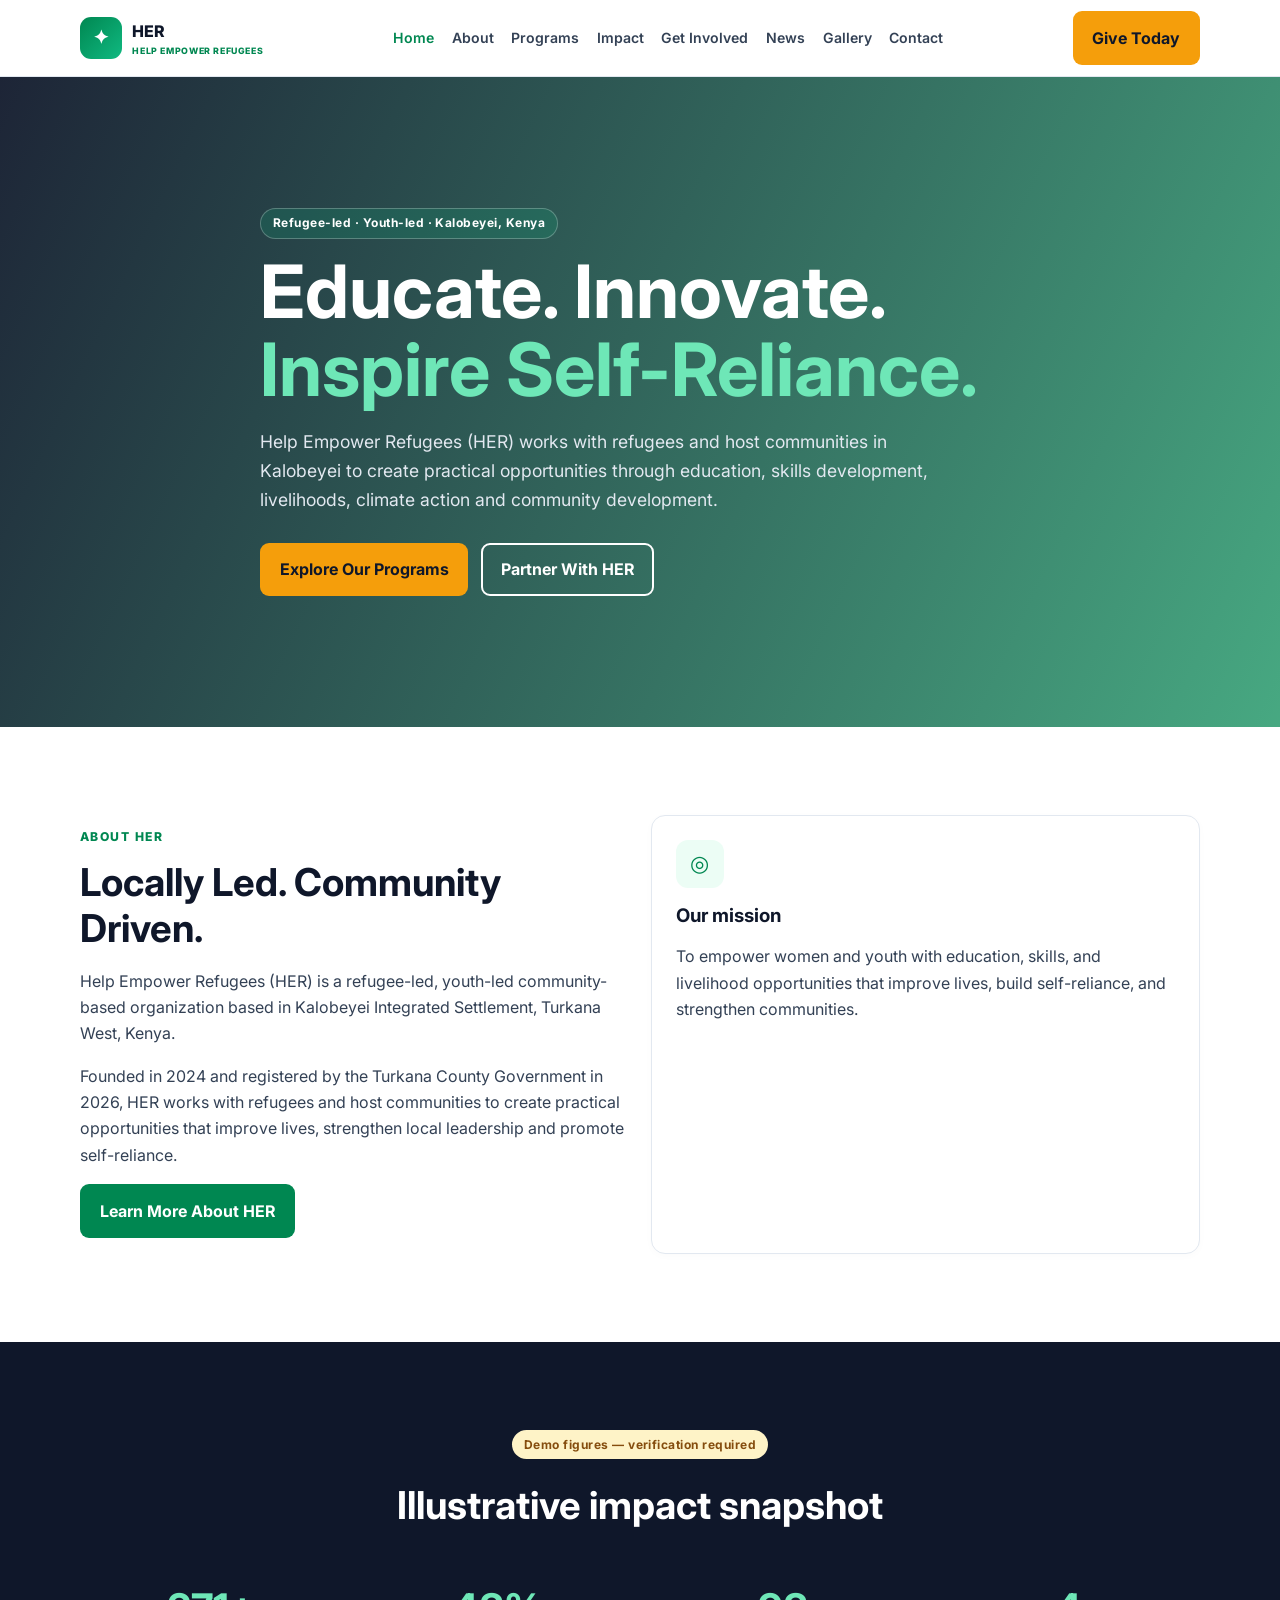
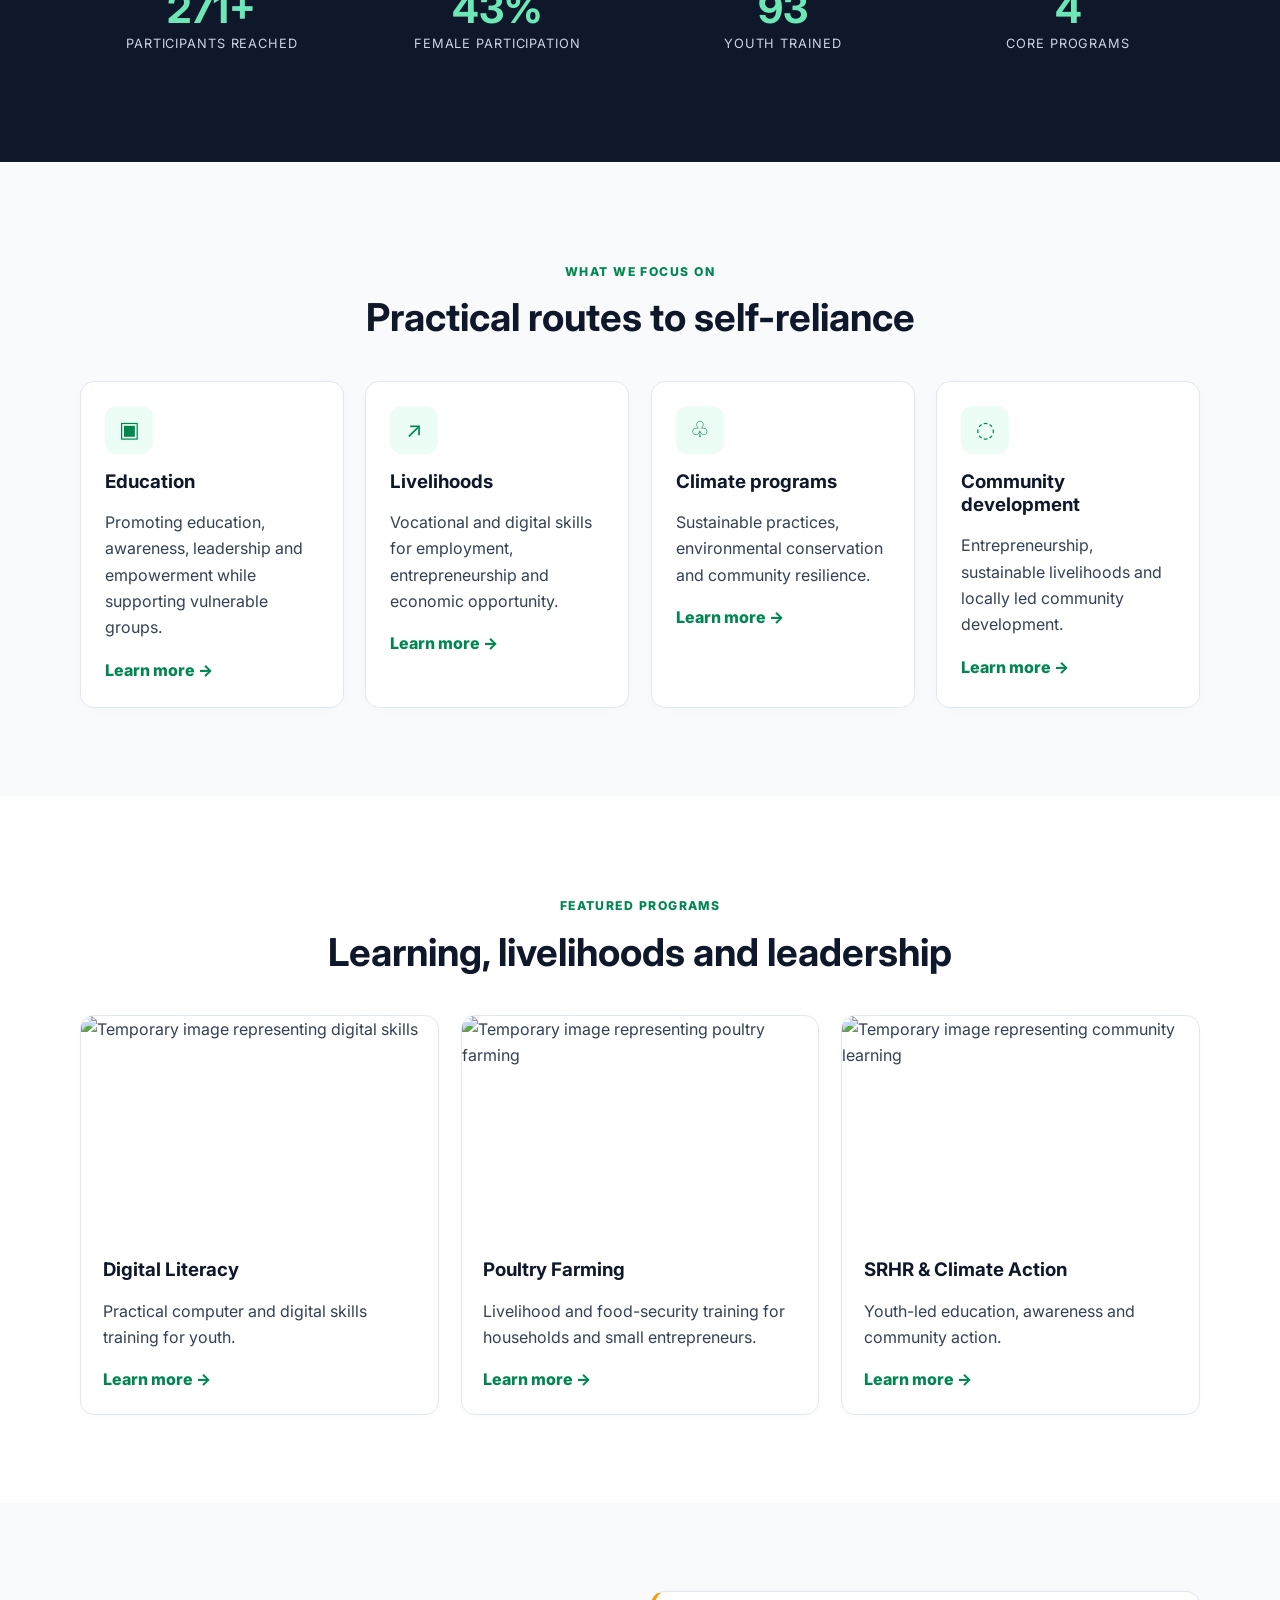
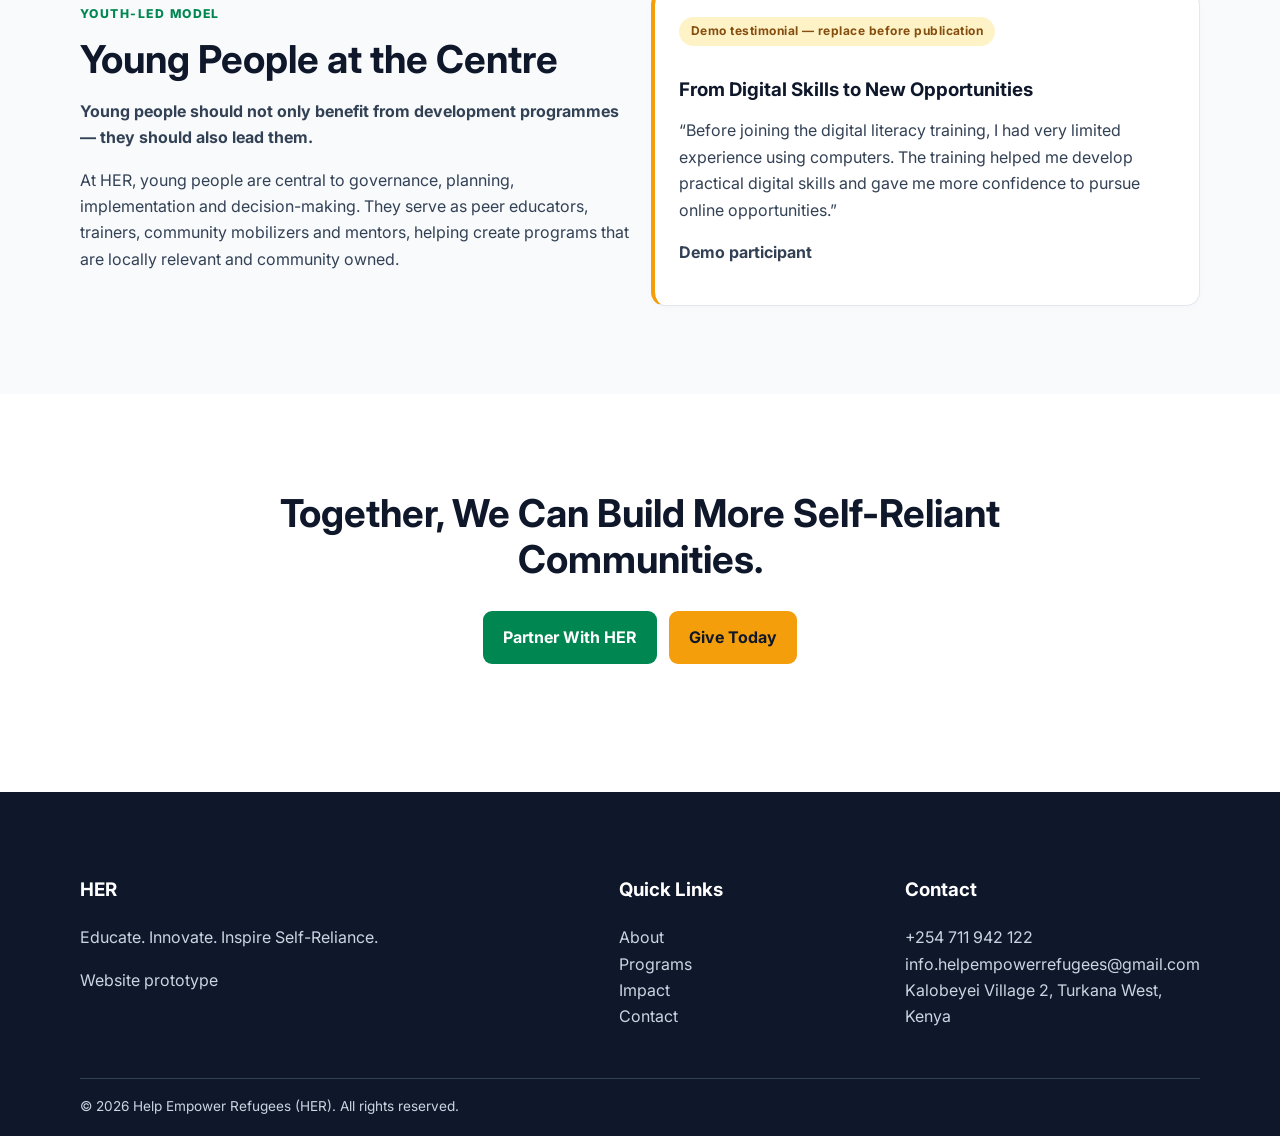
==== commit f0ee15ae: "Finish migrating all pages to the current design system; remove legacy files - about.html and contac" ====
--- a/index.html
+++ b/index.html
@@ -1 +1 @@
-<!doctype html><html lang="en"><head><meta charset="utf-8"><meta name="viewport" content="width=device-width,initial-scale=1"><title>Help Empower Refugees (HER) | Educate. Innovate. Inspire Self-Reliance</title><meta name="description" content="Help Empower Refugees (HER) is a refugee-led, youth-led community-based organization in Kalobeyei, Turkana County, Kenya, supporting education, livelihoods, climate action and community development."><link href="https://fonts.googleapis.com/css2?family=Inter:wght@400;600;700;800&display=swap" rel="stylesheet"><link rel="stylesheet" href="css/style.css"><link rel="stylesheet" href="css/responsive.css"><link rel="stylesheet" href="css/animations.css"></head><body><a class="skip-link" href="#main">Skip to content</a><header class="site-header"><div class="container nav-wrap"><a class="brand" href="index.html"><span class="brand-mark">✦</span><span>HER<small>HELP EMPOWER REFUGEES</small></span></a><button class="menu-toggle" aria-expanded="false" aria-label="Open navigation">☰</button><nav class="nav-links" aria-label="Main navigation"><a href="index.html">Home</a><a href="about.html">About</a><a href="programs.html">Programs</a><a href="impact.html">Impact</a><a href="get-involved.html">Get Involved</a><a href="news.html">News</a><a href="gallery.html">Gallery</a><a href="contact.html">Contact</a></nav><a class="btn btn-accent nav-give" href="get-involved.html">Give Today</a></div></header><main id="main"><section class="hero"><div class="container hero-content"><span class="eyebrow">Refugee-led · Youth-led · Kalobeyei, Kenya</span><h1>Educate. Innovate. <span>Inspire Self-Reliance.</span></h1><p>Help Empower Refugees (HER) works with refugees and host communities in Kalobeyei to create practical opportunities through education, skills development, livelihoods, climate action and community development.</p><div class="actions"><a class="btn btn-accent" href="programs.html">Explore Our Programs</a><a class="btn btn-outline" href="get-involved.html">Partner With HER</a></div></div></section><section class="section"><div class="container grid cols-2"><div class="reveal"><p class="kicker">About HER</p><h2>Locally Led. Community Driven.</h2><p>Help Empower Refugees (HER) is a refugee-led, youth-led community-based organization based in Kalobeyei Integrated Settlement, Turkana West, Kenya.</p><p>Founded in 2024 and registered by the Turkana County Government in 2026, HER works with refugees and host communities to create practical opportunities that improve lives, strengthen local leadership and promote self-reliance.</p><p><a class="btn btn-primary" href="about.html">Learn More About HER</a></p></div><aside class="card reveal"><div class="icon">◎</div><h3>Our mission</h3><p>To empower women and youth with education, skills, and livelihood opportunities that improve lives, build self-reliance, and strengthen communities.</p></aside></div></section><section class="stats"><div class="container section"><div class="section-head"><span class="notice">Demo figures — verification required</span><h2 style="color:white">Illustrative impact snapshot</h2></div><div class="grid cols-4"><div class="stat"><strong data-counter="350" data-suffix="+">0</strong><span>Participants reached</span></div><div class="stat"><strong data-counter="55" data-suffix="%">0</strong><span>Female participation</span></div><div class="stat"><strong data-counter="120">0</strong><span>Youth trained</span></div><div class="stat"><strong data-counter="5">0</strong><span>Core programs</span></div></div></div></section><section class="section surface"><div class="container"><div class="section-head"><p class="kicker">What we focus on</p><h2>Practical routes to self-reliance</h2></div><div class="grid cols-4"><article class="card reveal"><div class="icon">▣</div><h3>Education</h3><p>Promoting education, awareness, leadership and empowerment while supporting vulnerable groups.</p><a class="text-link" href="programs.html">Learn more →</a></article><article class="card reveal"><div class="icon">↗</div><h3>Livelihoods</h3><p>Vocational and digital skills for employment, entrepreneurship and economic opportunity.</p><a class="text-link" href="programs.html">Learn more →</a></article><article class="card reveal"><div class="icon">♧</div><h3>Climate programs</h3><p>Sustainable practices, environmental conservation and community resilience.</p><a class="text-link" href="programs.html">Learn more →</a></article><article class="card reveal"><div class="icon">◌</div><h3>Community development</h3><p>Entrepreneurship, sustainable livelihoods and locally led community development.</p><a class="text-link" href="programs.html">Learn more →</a></article></div></div></section><section class="section"><div class="container"><div class="section-head"><p class="kicker">Featured programs</p><h2>Learning, livelihoods and leadership</h2></div><div class="grid cols-3"><article class="card program-card"><img src="https://images.unsplash.com/photo-1498050108023-c5249f4df085?auto=format&fit=crop&w=900&q=80" alt="Temporary image representing digital skills"><div class="card-body"><h3>Digital Literacy</h3><p>Practical computer and digital skills training for youth.</p><a class="text-link" href="programs.html">Learn more →</a></div></article><article class="card program-card"><img src="https://images.unsplash.com/photo-1516467508483-a7212febe31a?auto=format&fit=crop&w=900&q=80" alt="Temporary image representing poultry farming"><div class="card-body"><h3>Poultry Farming</h3><p>Livelihood and food-security training for households and small entrepreneurs.</p><a class="text-link" href="programs.html">Learn more →</a></div></article><article class="card program-card"><img src="https://images.unsplash.com/photo-1531058020387-3be344556be6?auto=format&fit=crop&w=900&q=80" alt="Temporary image representing community learning"><div class="card-body"><h3>SRHR & Climate Action</h3><p>Youth-led education, awareness and community action.</p><a class="text-link" href="programs.html">Learn more →</a></div></article></div></div></section><section class="section surface"><div class="container grid cols-2"><div><p class="kicker">Youth-led model</p><h2>Young People at the Centre</h2><p><strong>Young people should not only benefit from development programmes — they should also lead them.</strong></p><p>At HER, young people are central to governance, planning, implementation and decision-making. They serve as peer educators, trainers, community mobilizers and mentors, helping create programs that are locally relevant and community owned.</p></div><aside class="card story"><span class="notice">Demo testimonial — replace before publication</span><h3>From Digital Skills to New Opportunities</h3><p>“Before joining the digital literacy training, I had very limited experience using computers. The training helped me develop practical digital skills and gave me more confidence to pursue online opportunities.”</p><p><strong>Demo participant</strong></p></aside></div></section><section class="section"><div class="container section-head"><h2>Together, We Can Build More Self-Reliant Communities.</h2><div class="actions" style="justify-content:center"><a class="btn btn-primary" href="get-involved.html">Partner With HER</a><a class="btn btn-accent" href="get-involved.html">Give Today</a></div></div></section></main><footer class="site-footer"><div class="container footer-grid"><div><h3>HER</h3><p>Educate. Innovate. Inspire Self-Reliance.</p><p>Website prototype</p></div><div><h3>Quick Links</h3><a href="about.html">About</a><br><a href="programs.html">Programs</a><br><a href="impact.html">Impact</a><br><a href="contact.html">Contact</a></div><div><h3>Contact</h3><p>+254 711 942 122<br>info.helpempowerrefugees@gmail.com<br>Kalobeyei Village 2, Turkana West, Kenya</p></div></div><div class="container footer-bottom">© 2026 Help Empower Refugees (HER). All rights reserved.</div></footer><script src="js/navigation.js"></script><script src="js/main.js"></script></body></html>
+<!doctype html><html lang="en"><head><meta charset="utf-8"><meta name="viewport" content="width=device-width,initial-scale=1"><title>Help Empower Refugees (HER) | Educate. Innovate. Inspire Self-Reliance</title><meta name="description" content="Help Empower Refugees (HER) is a refugee-led, youth-led community-based organization in Kalobeyei, Turkana County, Kenya, supporting education, livelihoods, climate action and community development."><link href="https://fonts.googleapis.com/css2?family=Inter:wght@400;600;700;800&display=swap" rel="stylesheet"><link rel="stylesheet" href="css/style.css"><link rel="stylesheet" href="css/responsive.css"><link rel="stylesheet" href="css/animations.css"></head><body><a class="skip-link" href="#main">Skip to content</a><header class="site-header"><div class="container nav-wrap"><a class="brand" href="index.html"><span class="brand-mark">✦</span><span>HER<small>HELP EMPOWER REFUGEES</small></span></a><button class="menu-toggle" aria-expanded="false" aria-label="Open navigation">☰</button><nav class="nav-links" aria-label="Main navigation"><a href="index.html">Home</a><a href="about.html">About</a><a href="programs.html">Programs</a><a href="impact.html">Impact</a><a href="get-involved.html">Get Involved</a><a href="news.html">News</a><a href="gallery.html">Gallery</a><a href="contact.html">Contact</a></nav><a class="btn btn-accent nav-give" href="give.html">Give Today</a></div></header><main id="main"><section class="hero"><div class="container hero-content"><span class="eyebrow">Refugee-led · Youth-led · Kalobeyei, Kenya</span><h1>Educate. Innovate. <span>Inspire Self-Reliance.</span></h1><p>Help Empower Refugees (HER) works with refugees and host communities in Kalobeyei to create practical opportunities through education, skills development, livelihoods, climate action and community development.</p><div class="actions"><a class="btn btn-accent" href="programs.html">Explore Our Programs</a><a class="btn btn-outline" href="get-involved.html">Partner With HER</a></div></div></section><section class="section"><div class="container grid cols-2"><div class="reveal"><p class="kicker">About HER</p><h2>Locally Led. Community Driven.</h2><p>Help Empower Refugees (HER) is a refugee-led, youth-led community-based organization based in Kalobeyei Integrated Settlement, Turkana West, Kenya.</p><p>Founded in 2024 and registered by the Turkana County Government in 2026, HER works with refugees and host communities to create practical opportunities that improve lives, strengthen local leadership and promote self-reliance.</p><p><a class="btn btn-primary" href="about.html">Learn More About HER</a></p></div><aside class="card reveal"><div class="icon">◎</div><h3>Our mission</h3><p>To empower women and youth with education, skills, and livelihood opportunities that improve lives, build self-reliance, and strengthen communities.</p></aside></div></section><section class="stats"><div class="container section"><div class="section-head"><span class="notice">Demo figures — verification required</span><h2 style="color:white">Illustrative impact snapshot</h2></div><div class="grid cols-4"><div class="stat"><strong data-counter="350" data-suffix="+">0</strong><span>Participants reached</span></div><div class="stat"><strong data-counter="55" data-suffix="%">0</strong><span>Female participation</span></div><div class="stat"><strong data-counter="120">0</strong><span>Youth trained</span></div><div class="stat"><strong data-counter="5">0</strong><span>Core programs</span></div></div></div></section><section class="section surface"><div class="container"><div class="section-head"><p class="kicker">What we focus on</p><h2>Practical routes to self-reliance</h2></div><div class="grid cols-4"><article class="card reveal"><div class="icon">▣</div><h3>Education</h3><p>Promoting education, awareness, leadership and empowerment while supporting vulnerable groups.</p><a class="text-link" href="programs.html">Learn more →</a></article><article class="card reveal"><div class="icon">↗</div><h3>Livelihoods</h3><p>Vocational and digital skills for employment, entrepreneurship and economic opportunity.</p><a class="text-link" href="programs.html">Learn more →</a></article><article class="card reveal"><div class="icon">♧</div><h3>Climate programs</h3><p>Sustainable practices, environmental conservation and community resilience.</p><a class="text-link" href="programs.html">Learn more →</a></article><article class="card reveal"><div class="icon">◌</div><h3>Community development</h3><p>Entrepreneurship, sustainable livelihoods and locally led community development.</p><a class="text-link" href="programs.html">Learn more →</a></article></div></div></section><section class="section"><div class="container"><div class="section-head"><p class="kicker">Featured programs</p><h2>Learning, livelihoods and leadership</h2></div><div class="grid cols-3"><article class="card program-card"><img src="https://images.unsplash.com/photo-1498050108023-c5249f4df085?auto=format&fit=crop&w=900&q=80" alt="Temporary image representing digital skills"><div class="card-body"><h3>Digital Literacy</h3><p>Practical computer and digital skills training for youth.</p><a class="text-link" href="programs.html">Learn more →</a></div></article><article class="card program-card"><img src="https://images.unsplash.com/photo-1516467508483-a7212febe31a?auto=format&fit=crop&w=900&q=80" alt="Temporary image representing poultry farming"><div class="card-body"><h3>Poultry Farming</h3><p>Livelihood and food-security training for households and small entrepreneurs.</p><a class="text-link" href="programs.html">Learn more →</a></div></article><article class="card program-card"><img src="https://images.unsplash.com/photo-1531058020387-3be344556be6?auto=format&fit=crop&w=900&q=80" alt="Temporary image representing community learning"><div class="card-body"><h3>SRHR & Climate Action</h3><p>Youth-led education, awareness and community action.</p><a class="text-link" href="programs.html">Learn more →</a></div></article></div></div></section><section class="section surface"><div class="container grid cols-2"><div><p class="kicker">Youth-led model</p><h2>Young People at the Centre</h2><p><strong>Young people should not only benefit from development programmes — they should also lead them.</strong></p><p>At HER, young people are central to governance, planning, implementation and decision-making. They serve as peer educators, trainers, community mobilizers and mentors, helping create programs that are locally relevant and community owned.</p></div><aside class="card story"><span class="notice">Demo testimonial — replace before publication</span><h3>From Digital Skills to New Opportunities</h3><p>“Before joining the digital literacy training, I had very limited experience using computers. The training helped me develop practical digital skills and gave me more confidence to pursue online opportunities.”</p><p><strong>Demo participant</strong></p></aside></div></section><section class="section"><div class="container section-head"><h2>Together, We Can Build More Self-Reliant Communities.</h2><div class="actions" style="justify-content:center"><a class="btn btn-primary" href="get-involved.html">Partner With HER</a><a class="btn btn-accent" href="give.html">Give Today</a></div></div></section></main><footer class="site-footer"><div class="container footer-grid"><div><h3>HER</h3><p>Educate. Innovate. Inspire Self-Reliance.</p><p>Website prototype</p></div><div><h3>Quick Links</h3><a href="about.html">About</a><br><a href="programs.html">Programs</a><br><a href="impact.html">Impact</a><br><a href="contact.html">Contact</a></div><div><h3>Contact</h3><p>+254 711 942 122<br>info.helpempowerrefugees@gmail.com<br>Kalobeyei Village 2, Turkana West, Kenya</p></div></div><div class="container footer-bottom">© 2026 Help Empower Refugees (HER). All rights reserved.</div></footer><script src="js/navigation.js"></script><script src="js/main.js"></script></body></html>
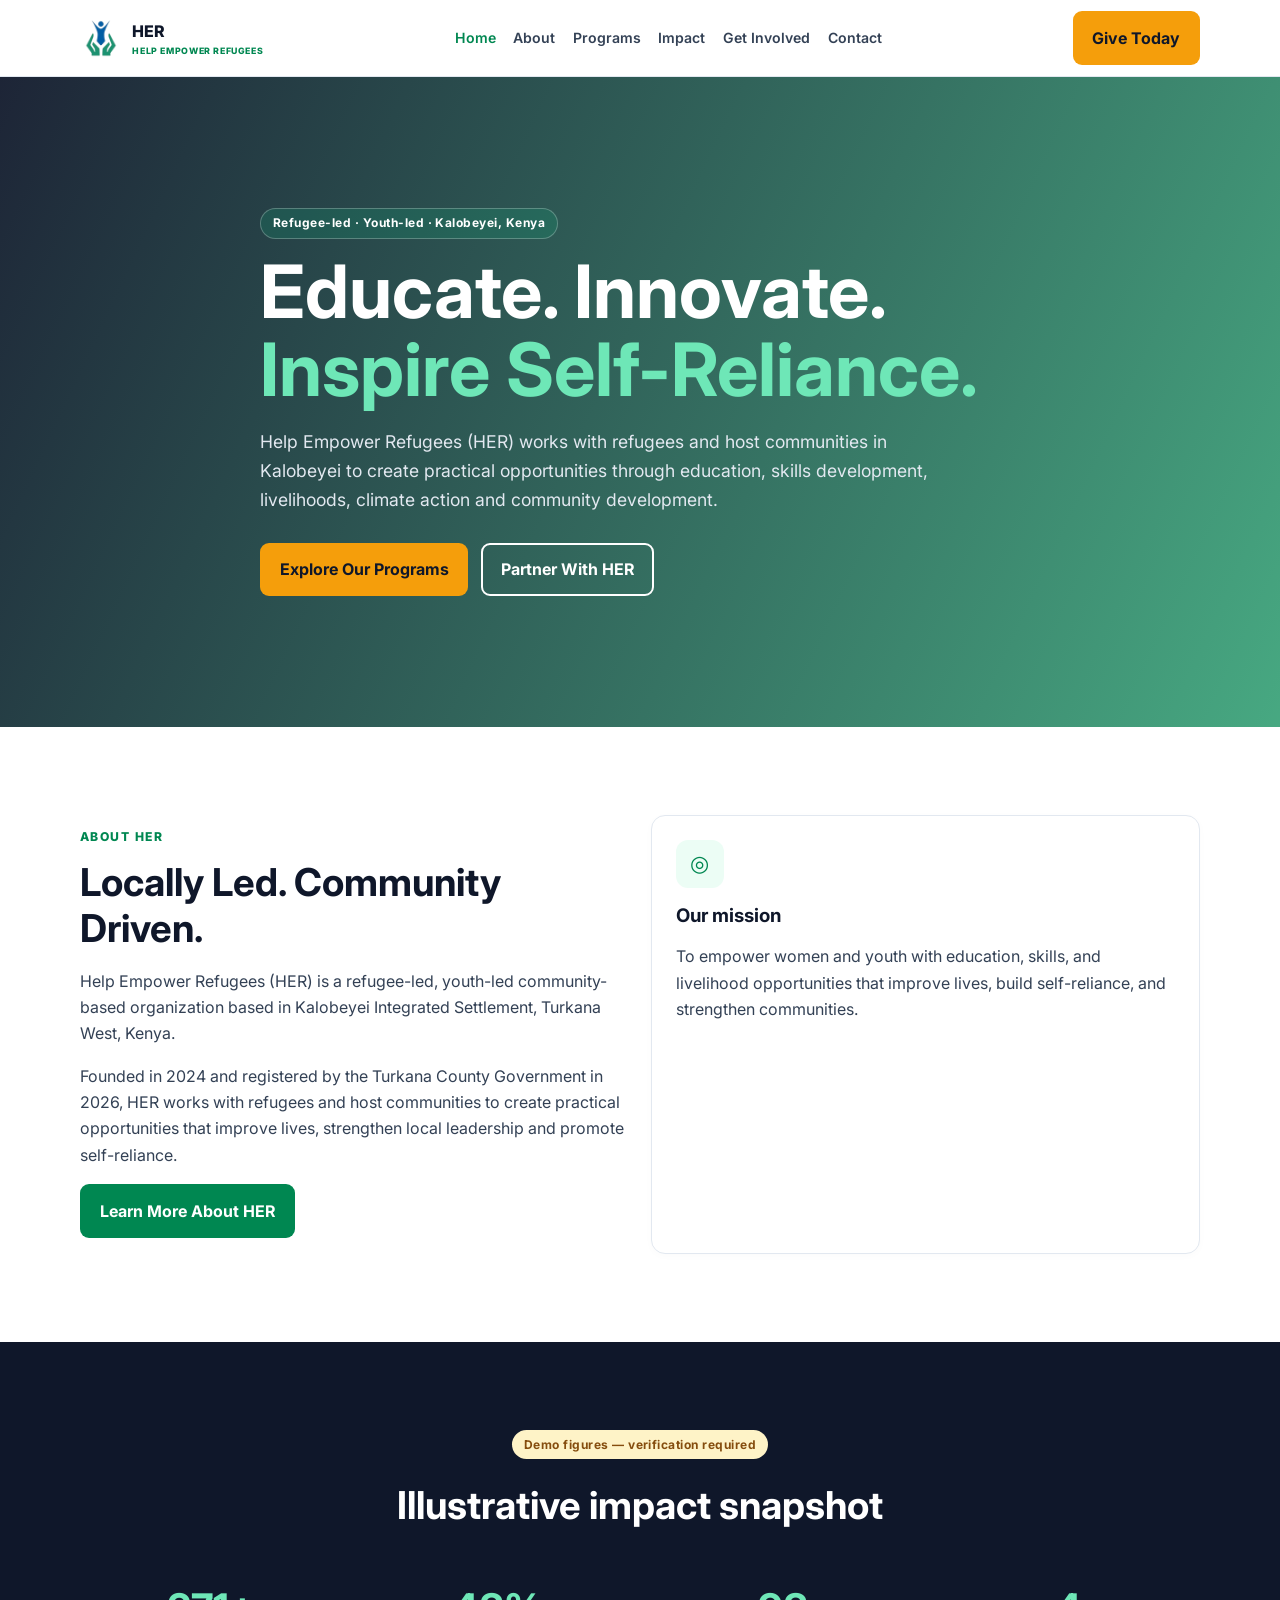
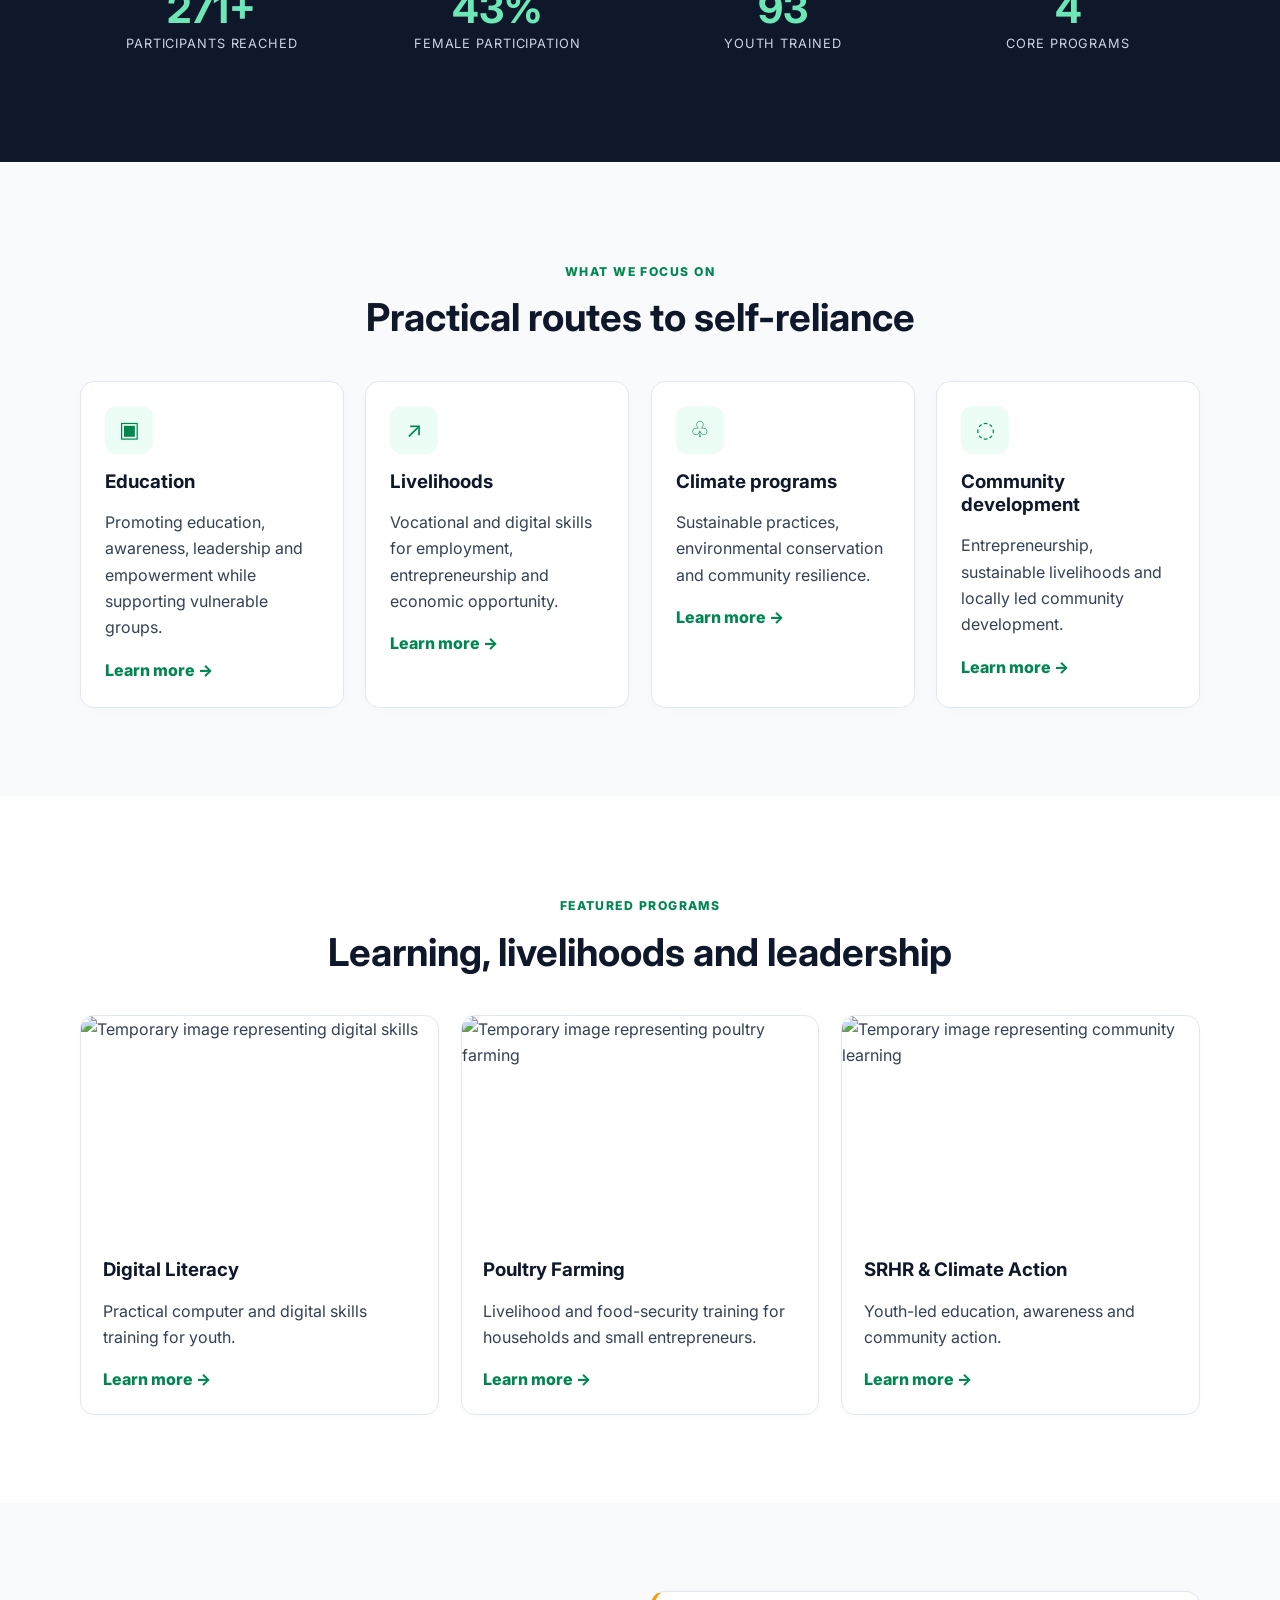
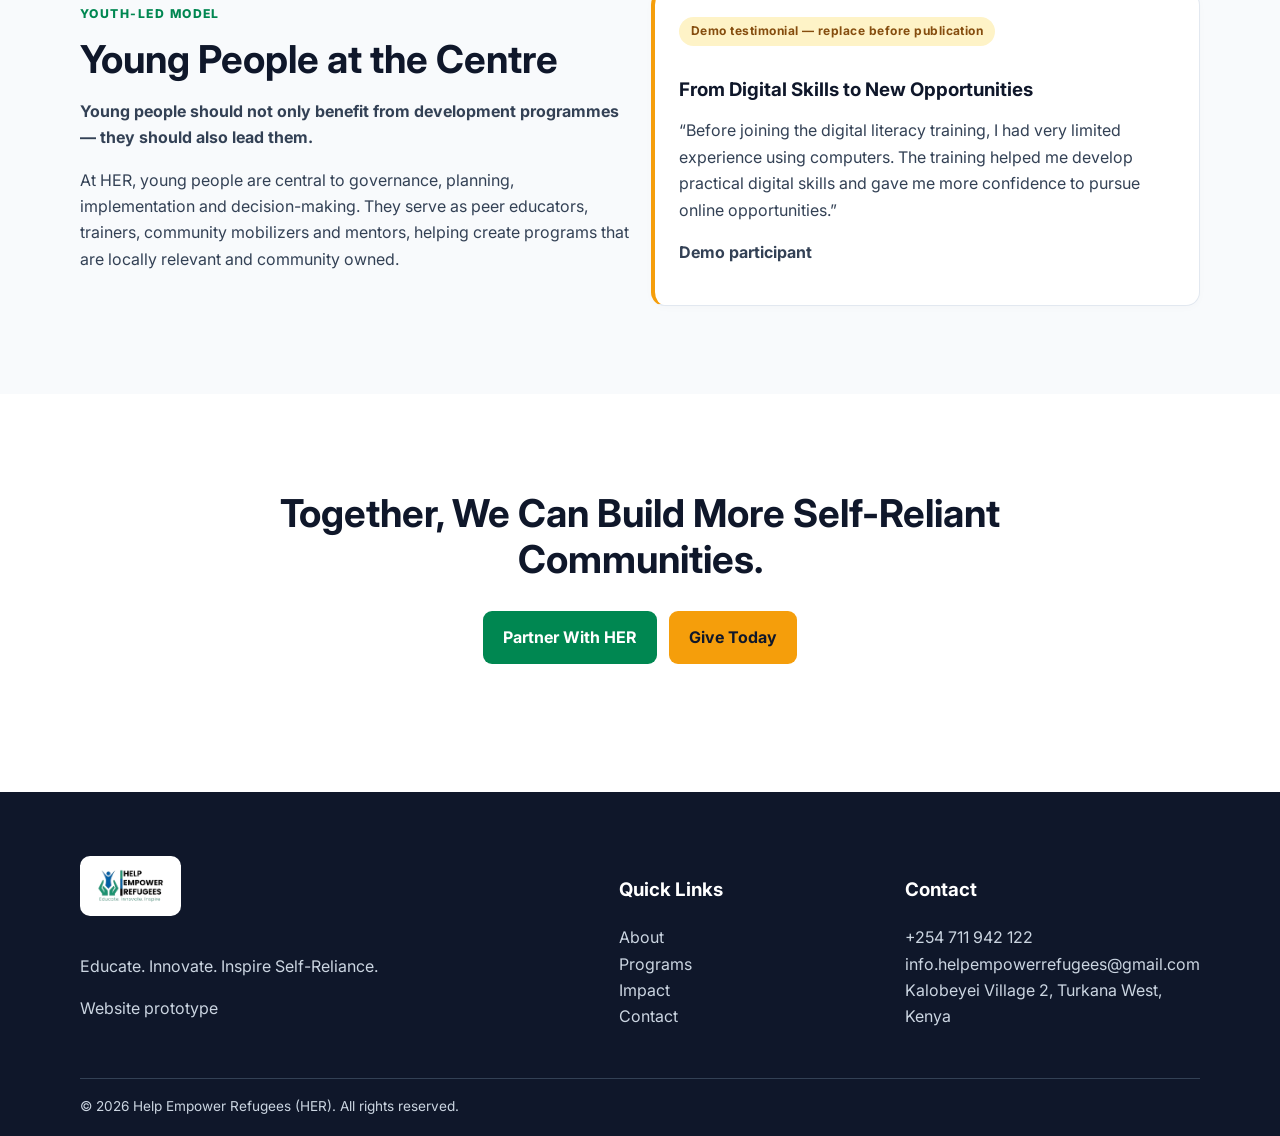
==== commit 65501d57: "Fix logo/favicon, remove News & Gallery pages, fix footer inconsistencies - Replaced placeholder sta" ====
--- a/index.html
+++ b/index.html
@@ -1 +1 @@
-<!doctype html><html lang="en"><head><meta charset="utf-8"><meta name="viewport" content="width=device-width,initial-scale=1"><title>Help Empower Refugees (HER) | Educate. Innovate. Inspire Self-Reliance</title><meta name="description" content="Help Empower Refugees (HER) is a refugee-led, youth-led community-based organization in Kalobeyei, Turkana County, Kenya, supporting education, livelihoods, climate action and community development."><link href="https://fonts.googleapis.com/css2?family=Inter:wght@400;600;700;800&display=swap" rel="stylesheet"><link rel="stylesheet" href="css/style.css"><link rel="stylesheet" href="css/responsive.css"><link rel="stylesheet" href="css/animations.css"></head><body><a class="skip-link" href="#main">Skip to content</a><header class="site-header"><div class="container nav-wrap"><a class="brand" href="index.html"><span class="brand-mark">✦</span><span>HER<small>HELP EMPOWER REFUGEES</small></span></a><button class="menu-toggle" aria-expanded="false" aria-label="Open navigation">☰</button><nav class="nav-links" aria-label="Main navigation"><a href="index.html">Home</a><a href="about.html">About</a><a href="programs.html">Programs</a><a href="impact.html">Impact</a><a href="get-involved.html">Get Involved</a><a href="news.html">News</a><a href="gallery.html">Gallery</a><a href="contact.html">Contact</a></nav><a class="btn btn-accent nav-give" href="give.html">Give Today</a></div></header><main id="main"><section class="hero"><div class="container hero-content"><span class="eyebrow">Refugee-led · Youth-led · Kalobeyei, Kenya</span><h1>Educate. Innovate. <span>Inspire Self-Reliance.</span></h1><p>Help Empower Refugees (HER) works with refugees and host communities in Kalobeyei to create practical opportunities through education, skills development, livelihoods, climate action and community development.</p><div class="actions"><a class="btn btn-accent" href="programs.html">Explore Our Programs</a><a class="btn btn-outline" href="get-involved.html">Partner With HER</a></div></div></section><section class="section"><div class="container grid cols-2"><div class="reveal"><p class="kicker">About HER</p><h2>Locally Led. Community Driven.</h2><p>Help Empower Refugees (HER) is a refugee-led, youth-led community-based organization based in Kalobeyei Integrated Settlement, Turkana West, Kenya.</p><p>Founded in 2024 and registered by the Turkana County Government in 2026, HER works with refugees and host communities to create practical opportunities that improve lives, strengthen local leadership and promote self-reliance.</p><p><a class="btn btn-primary" href="about.html">Learn More About HER</a></p></div><aside class="card reveal"><div class="icon">◎</div><h3>Our mission</h3><p>To empower women and youth with education, skills, and livelihood opportunities that improve lives, build self-reliance, and strengthen communities.</p></aside></div></section><section class="stats"><div class="container section"><div class="section-head"><span class="notice">Demo figures — verification required</span><h2 style="color:white">Illustrative impact snapshot</h2></div><div class="grid cols-4"><div class="stat"><strong data-counter="350" data-suffix="+">0</strong><span>Participants reached</span></div><div class="stat"><strong data-counter="55" data-suffix="%">0</strong><span>Female participation</span></div><div class="stat"><strong data-counter="120">0</strong><span>Youth trained</span></div><div class="stat"><strong data-counter="5">0</strong><span>Core programs</span></div></div></div></section><section class="section surface"><div class="container"><div class="section-head"><p class="kicker">What we focus on</p><h2>Practical routes to self-reliance</h2></div><div class="grid cols-4"><article class="card reveal"><div class="icon">▣</div><h3>Education</h3><p>Promoting education, awareness, leadership and empowerment while supporting vulnerable groups.</p><a class="text-link" href="programs.html">Learn more →</a></article><article class="card reveal"><div class="icon">↗</div><h3>Livelihoods</h3><p>Vocational and digital skills for employment, entrepreneurship and economic opportunity.</p><a class="text-link" href="programs.html">Learn more →</a></article><article class="card reveal"><div class="icon">♧</div><h3>Climate programs</h3><p>Sustainable practices, environmental conservation and community resilience.</p><a class="text-link" href="programs.html">Learn more →</a></article><article class="card reveal"><div class="icon">◌</div><h3>Community development</h3><p>Entrepreneurship, sustainable livelihoods and locally led community development.</p><a class="text-link" href="programs.html">Learn more →</a></article></div></div></section><section class="section"><div class="container"><div class="section-head"><p class="kicker">Featured programs</p><h2>Learning, livelihoods and leadership</h2></div><div class="grid cols-3"><article class="card program-card"><img src="https://images.unsplash.com/photo-1498050108023-c5249f4df085?auto=format&fit=crop&w=900&q=80" alt="Temporary image representing digital skills"><div class="card-body"><h3>Digital Literacy</h3><p>Practical computer and digital skills training for youth.</p><a class="text-link" href="programs.html">Learn more →</a></div></article><article class="card program-card"><img src="https://images.unsplash.com/photo-1516467508483-a7212febe31a?auto=format&fit=crop&w=900&q=80" alt="Temporary image representing poultry farming"><div class="card-body"><h3>Poultry Farming</h3><p>Livelihood and food-security training for households and small entrepreneurs.</p><a class="text-link" href="programs.html">Learn more →</a></div></article><article class="card program-card"><img src="https://images.unsplash.com/photo-1531058020387-3be344556be6?auto=format&fit=crop&w=900&q=80" alt="Temporary image representing community learning"><div class="card-body"><h3>SRHR & Climate Action</h3><p>Youth-led education, awareness and community action.</p><a class="text-link" href="programs.html">Learn more →</a></div></article></div></div></section><section class="section surface"><div class="container grid cols-2"><div><p class="kicker">Youth-led model</p><h2>Young People at the Centre</h2><p><strong>Young people should not only benefit from development programmes — they should also lead them.</strong></p><p>At HER, young people are central to governance, planning, implementation and decision-making. They serve as peer educators, trainers, community mobilizers and mentors, helping create programs that are locally relevant and community owned.</p></div><aside class="card story"><span class="notice">Demo testimonial — replace before publication</span><h3>From Digital Skills to New Opportunities</h3><p>“Before joining the digital literacy training, I had very limited experience using computers. The training helped me develop practical digital skills and gave me more confidence to pursue online opportunities.”</p><p><strong>Demo participant</strong></p></aside></div></section><section class="section"><div class="container section-head"><h2>Together, We Can Build More Self-Reliant Communities.</h2><div class="actions" style="justify-content:center"><a class="btn btn-primary" href="get-involved.html">Partner With HER</a><a class="btn btn-accent" href="give.html">Give Today</a></div></div></section></main><footer class="site-footer"><div class="container footer-grid"><div><h3>HER</h3><p>Educate. Innovate. Inspire Self-Reliance.</p><p>Website prototype</p></div><div><h3>Quick Links</h3><a href="about.html">About</a><br><a href="programs.html">Programs</a><br><a href="impact.html">Impact</a><br><a href="contact.html">Contact</a></div><div><h3>Contact</h3><p>+254 711 942 122<br>info.helpempowerrefugees@gmail.com<br>Kalobeyei Village 2, Turkana West, Kenya</p></div></div><div class="container footer-bottom">© 2026 Help Empower Refugees (HER). All rights reserved.</div></footer><script src="js/navigation.js"></script><script src="js/main.js"></script></body></html>
+<!doctype html><html lang="en"><head><meta charset="utf-8"><meta name="viewport" content="width=device-width,initial-scale=1"><title>Help Empower Refugees (HER) | Educate. Innovate. Inspire Self-Reliance</title><meta name="description" content="Help Empower Refugees (HER) is a refugee-led, youth-led community-based organization in Kalobeyei, Turkana County, Kenya, supporting education, livelihoods, climate action and community development."><link rel="icon" href="assets/favicon.ico" sizes="any"><link rel="icon" type="image/png" sizes="32x32" href="assets/favicon-32x32.png"><link rel="icon" type="image/png" sizes="16x16" href="assets/favicon-16x16.png"><link rel="apple-touch-icon" href="assets/apple-touch-icon.png"><link rel="icon" type="image/png" sizes="192x192" href="assets/icon-192.png"><link href="https://fonts.googleapis.com/css2?family=Inter:wght@400;600;700;800&display=swap" rel="stylesheet"><link rel="stylesheet" href="css/style.css"><link rel="stylesheet" href="css/responsive.css"><link rel="stylesheet" href="css/animations.css"></head><body><a class="skip-link" href="#main">Skip to content</a><header class="site-header"><div class="container nav-wrap"><a class="brand" href="index.html"><img class="brand-mark-img" src="assets/logo-icon.png" alt="HER logo"><span>HER<small>HELP EMPOWER REFUGEES</small></span></a><button class="menu-toggle" aria-expanded="false" aria-label="Open navigation">☰</button><nav class="nav-links" aria-label="Main navigation"><a href="index.html">Home</a><a href="about.html">About</a><a href="programs.html">Programs</a><a href="impact.html">Impact</a><a href="get-involved.html">Get Involved</a><a href="contact.html">Contact</a></nav><a class="btn btn-accent nav-give" href="give.html">Give Today</a></div></header><main id="main"><section class="hero"><div class="container hero-content"><span class="eyebrow">Refugee-led · Youth-led · Kalobeyei, Kenya</span><h1>Educate. Innovate. <span>Inspire Self-Reliance.</span></h1><p>Help Empower Refugees (HER) works with refugees and host communities in Kalobeyei to create practical opportunities through education, skills development, livelihoods, climate action and community development.</p><div class="actions"><a class="btn btn-accent" href="programs.html">Explore Our Programs</a><a class="btn btn-outline" href="get-involved.html">Partner With HER</a></div></div></section><section class="section"><div class="container grid cols-2"><div class="reveal"><p class="kicker">About HER</p><h2>Locally Led. Community Driven.</h2><p>Help Empower Refugees (HER) is a refugee-led, youth-led community-based organization based in Kalobeyei Integrated Settlement, Turkana West, Kenya.</p><p>Founded in 2024 and registered by the Turkana County Government in 2026, HER works with refugees and host communities to create practical opportunities that improve lives, strengthen local leadership and promote self-reliance.</p><p><a class="btn btn-primary" href="about.html">Learn More About HER</a></p></div><aside class="card reveal"><div class="icon">◎</div><h3>Our mission</h3><p>To empower women and youth with education, skills, and livelihood opportunities that improve lives, build self-reliance, and strengthen communities.</p></aside></div></section><section class="stats"><div class="container section"><div class="section-head"><span class="notice">Demo figures — verification required</span><h2 style="color:white">Illustrative impact snapshot</h2></div><div class="grid cols-4"><div class="stat"><strong data-counter="350" data-suffix="+">0</strong><span>Participants reached</span></div><div class="stat"><strong data-counter="55" data-suffix="%">0</strong><span>Female participation</span></div><div class="stat"><strong data-counter="120">0</strong><span>Youth trained</span></div><div class="stat"><strong data-counter="5">0</strong><span>Core programs</span></div></div></div></section><section class="section surface"><div class="container"><div class="section-head"><p class="kicker">What we focus on</p><h2>Practical routes to self-reliance</h2></div><div class="grid cols-4"><article class="card reveal"><div class="icon">▣</div><h3>Education</h3><p>Promoting education, awareness, leadership and empowerment while supporting vulnerable groups.</p><a class="text-link" href="programs.html">Learn more →</a></article><article class="card reveal"><div class="icon">↗</div><h3>Livelihoods</h3><p>Vocational and digital skills for employment, entrepreneurship and economic opportunity.</p><a class="text-link" href="programs.html">Learn more →</a></article><article class="card reveal"><div class="icon">♧</div><h3>Climate programs</h3><p>Sustainable practices, environmental conservation and community resilience.</p><a class="text-link" href="programs.html">Learn more →</a></article><article class="card reveal"><div class="icon">◌</div><h3>Community development</h3><p>Entrepreneurship, sustainable livelihoods and locally led community development.</p><a class="text-link" href="programs.html">Learn more →</a></article></div></div></section><section class="section"><div class="container"><div class="section-head"><p class="kicker">Featured programs</p><h2>Learning, livelihoods and leadership</h2></div><div class="grid cols-3"><article class="card program-card"><img src="https://images.unsplash.com/photo-1498050108023-c5249f4df085?auto=format&fit=crop&w=900&q=80" alt="Temporary image representing digital skills"><div class="card-body"><h3>Digital Literacy</h3><p>Practical computer and digital skills training for youth.</p><a class="text-link" href="programs.html">Learn more →</a></div></article><article class="card program-card"><img src="https://images.unsplash.com/photo-1516467508483-a7212febe31a?auto=format&fit=crop&w=900&q=80" alt="Temporary image representing poultry farming"><div class="card-body"><h3>Poultry Farming</h3><p>Livelihood and food-security training for households and small entrepreneurs.</p><a class="text-link" href="programs.html">Learn more →</a></div></article><article class="card program-card"><img src="https://images.unsplash.com/photo-1531058020387-3be344556be6?auto=format&fit=crop&w=900&q=80" alt="Temporary image representing community learning"><div class="card-body"><h3>SRHR & Climate Action</h3><p>Youth-led education, awareness and community action.</p><a class="text-link" href="programs.html">Learn more →</a></div></article></div></div></section><section class="section surface"><div class="container grid cols-2"><div><p class="kicker">Youth-led model</p><h2>Young People at the Centre</h2><p><strong>Young people should not only benefit from development programmes — they should also lead them.</strong></p><p>At HER, young people are central to governance, planning, implementation and decision-making. They serve as peer educators, trainers, community mobilizers and mentors, helping create programs that are locally relevant and community owned.</p></div><aside class="card story"><span class="notice">Demo testimonial — replace before publication</span><h3>From Digital Skills to New Opportunities</h3><p>“Before joining the digital literacy training, I had very limited experience using computers. The training helped me develop practical digital skills and gave me more confidence to pursue online opportunities.”</p><p><strong>Demo participant</strong></p></aside></div></section><section class="section"><div class="container section-head"><h2>Together, We Can Build More Self-Reliant Communities.</h2><div class="actions" style="justify-content:center"><a class="btn btn-primary" href="get-involved.html">Partner With HER</a><a class="btn btn-accent" href="give.html">Give Today</a></div></div></section></main><footer class="site-footer"><div class="container footer-grid"><div><span class="footer-logo-wrap"><img class="footer-logo" src="assets/logo-full.png" alt="Help Empower Refugees logo"></span><p>Educate. Innovate. Inspire Self-Reliance.</p><p>Website prototype</p></div><div><h3>Quick Links</h3><a href="about.html">About</a><br><a href="programs.html">Programs</a><br><a href="impact.html">Impact</a><br><a href="contact.html">Contact</a></div><div><h3>Contact</h3><p>+254 711 942 122<br>info.helpempowerrefugees@gmail.com<br>Kalobeyei Village 2, Turkana West, Kenya</p></div></div><div class="container footer-bottom">© 2026 Help Empower Refugees (HER). All rights reserved.</div></footer><script src="js/navigation.js"></script><script src="js/main.js"></script></body></html>
--- a/css/style.css
+++ b/css/style.css
@@ -1,3 +1,3 @@
 /* HER site styles — simple, reusable vanilla CSS */
 :root{--primary:#008751;--secondary:#10b981;--dark:#0f172a;--accent:#f59e0b;--light:#f8fafc;--white:#fff;--muted:#64748b;--line:#e2e8f0;--radius:14px;--shadow:0 14px 32px rgba(15,23,42,.08)}
-*{box-sizing:border-box}html{scroll-behavior:smooth}body{margin:0;font:16px/1.65 Inter,Arial,sans-serif;color:#334155;background:var(--white)}img{max-width:100%;display:block}a{color:inherit;text-decoration:none}button,input,textarea,select{font:inherit}.container{width:min(1120px,90%);margin:auto}.skip-link{position:absolute;left:-999px}.skip-link:focus{left:1rem;top:1rem;z-index:9999;background:#fff;padding:.7rem;color:#000}.site-header{position:sticky;top:0;z-index:20;background:rgba(255,255,255,.96);border-bottom:1px solid var(--line);backdrop-filter:blur(10px)}.nav-wrap{min-height:76px;display:flex;align-items:center;justify-content:space-between;gap:1rem}.brand{display:flex;align-items:center;gap:.65rem;font-weight:800;color:var(--dark)}.brand-mark{width:42px;height:42px;display:grid;place-items:center;border-radius:11px;background:linear-gradient(135deg,var(--primary),var(--secondary));color:white;font-size:1.2rem}.brand small{display:block;color:var(--primary);font-size:.55rem;letter-spacing:.07em}.nav-links{display:flex;align-items:center;gap:1.1rem;font-size:.88rem;font-weight:600}.nav-links a:hover,.nav-links a[aria-current=page]{color:var(--primary)}.menu-toggle{display:none;border:0;background:transparent;font-size:1.5rem;color:var(--dark)}.btn{display:inline-flex;align-items:center;justify-content:center;gap:.45rem;border:2px solid transparent;border-radius:9px;padding:.72rem 1.1rem;font-weight:700;cursor:pointer}.btn-primary{background:var(--primary);color:#fff}.btn-primary:hover{background:#006d41}.btn-accent{background:var(--accent);color:var(--dark)}.btn-outline{border-color:currentColor}.btn-light{background:#fff;color:var(--primary)}.hero{position:relative;min-height:650px;display:grid;align-items:center;color:white;background:linear-gradient(115deg,rgba(15,23,42,.94),rgba(0,135,81,.72)),url('https://images.unsplash.com/photo-1531206715517-5c0ba140b2b8?auto=format&fit=crop&w=1800&q=80') center/cover}.hero-content{max-width:760px;padding:5rem 0}.eyebrow,.notice{display:inline-block;border-radius:99px;padding:.3rem .75rem;font-size:.75rem;font-weight:700;letter-spacing:.04em}.eyebrow{background:rgba(16,185,129,.18);border:1px solid rgba(255,255,255,.25)}.notice{color:#854d0e;background:#fef3c7;margin-bottom:1rem}.hero h1{font-size:clamp(2.6rem,6vw,4.6rem);line-height:1.06;margin:.9rem 0}.hero h1 span{color:#6ee7b7}.hero p{font-size:1.1rem;color:#e2e8f0;max-width:680px}.actions{display:flex;flex-wrap:wrap;gap:.8rem;margin-top:1.8rem}.section{padding:5.5rem 0}.surface{background:var(--light)}.section-head{max-width:720px;margin:0 auto 2.5rem;text-align:center}.kicker{color:var(--primary);text-transform:uppercase;font-size:.76rem;font-weight:800;letter-spacing:.12em}.section h2{color:var(--dark);line-height:1.2;font-size:clamp(1.9rem,3vw,2.7rem);margin:.45rem 0 1rem}.grid{display:grid;gap:1.35rem}.cols-2{grid-template-columns:repeat(2,minmax(0,1fr))}.cols-3{grid-template-columns:repeat(3,minmax(0,1fr))}.cols-4{grid-template-columns:repeat(4,minmax(0,1fr))}.card{background:white;border:1px solid var(--line);border-radius:var(--radius);padding:1.5rem;box-shadow:0 2px 8px rgba(15,23,42,.02)}.card:hover{transform:translateY(-4px);box-shadow:var(--shadow)}.icon{width:48px;height:48px;border-radius:12px;display:grid;place-items:center;background:#ecfdf5;color:var(--primary);font-size:1.35rem}.card h3{color:var(--dark);margin:1rem 0 .5rem;line-height:1.25}.text-link{color:var(--primary);font-weight:800}.stats{background:var(--dark);color:white}.stat{text-align:center;padding:1.2rem}.stat strong{display:block;color:#6ee7b7;font-size:2.55rem;line-height:1}.stat span{font-size:.8rem;text-transform:uppercase;letter-spacing:.07em;color:#cbd5e1}.program-card{padding:0;overflow:hidden}.program-card img,.gallery-item img{width:100%;height:205px;object-fit:cover}.program-card .card-body{padding:1.35rem}.page-hero{padding:5rem 0;color:white;background:linear-gradient(120deg,var(--dark),var(--primary))}.page-hero h1{font-size:clamp(2.5rem,5vw,4rem);margin:0}.list{padding-left:1.1rem}.list li{margin:.35rem 0}.program-filters{display:flex;flex-wrap:wrap;gap:.55rem;justify-content:center;margin-bottom:1.5rem}.filter{border:1px solid var(--line);background:#fff;border-radius:99px;padding:.45rem .8rem;cursor:pointer}.filter.active,.filter:hover{background:var(--primary);color:#fff;border-color:var(--primary)}.details{display:none;margin-top:.75rem}.details.open{display:block}.story{border-left:4px solid var(--accent)}.timeline{border-left:2px solid var(--primary);padding-left:1.5rem}.timeline article{position:relative;margin-bottom:1.5rem}.timeline article:before{content:'';position:absolute;width:12px;height:12px;background:var(--secondary);border-radius:50%;left:-1.93rem;top:.4rem}.placeholder{border:1px dashed #94a3b8;background:#f8fafc;color:#475569;padding:.75rem;font-size:.86rem}.gallery{columns:3 250px;column-gap:1rem}.gallery-item{break-inside:avoid;margin-bottom:1rem;position:relative;cursor:pointer}.gallery-item img{height:auto;border-radius:var(--radius)}.gallery-item span{position:absolute;bottom:.5rem;left:.5rem;background:rgba(15,23,42,.8);color:#fff;padding:.25rem .5rem;border-radius:4px;font-size:.75rem}.modal{position:fixed;inset:0;background:rgba(15,23,42,.92);z-index:30;display:none;place-items:center;padding:2rem}.modal.open{display:grid}.modal img{max-height:85vh;max-width:90vw}.modal button{position:absolute;right:1.5rem;top:1rem;background:transparent;border:0;color:#fff;font-size:2rem}.form-card{max-width:760px;margin:auto}.field{margin-bottom:1rem}.field label{display:block;font-weight:700;margin-bottom:.35rem;color:var(--dark)}.field input,.field textarea,.field select{width:100%;border:1px solid #cbd5e1;border-radius:8px;padding:.7rem}.field input:focus,.field textarea:focus{outline:3px solid #a7f3d0;border-color:var(--primary)}.form-message{margin-top:1rem;font-weight:600}.site-footer{background:var(--dark);color:#cbd5e1;padding:4rem 0 1.2rem}.site-footer h3{color:#fff}.footer-grid{display:grid;grid-template-columns:2fr 1fr 1fr;gap:2rem}.footer-grid a:hover{color:#6ee7b7}.footer-bottom{border-top:1px solid #334155;margin-top:2rem;padding-top:1rem;font-size:.85rem}.reveal{opacity:0;transform:translateY(18px);transition:.6s ease}.reveal.visible{opacity:1;transform:none}:focus-visible{outline:3px solid var(--accent);outline-offset:3px}
+*{box-sizing:border-box}html{scroll-behavior:smooth}body{margin:0;font:16px/1.65 Inter,Arial,sans-serif;color:#334155;background:var(--white)}img{max-width:100%;display:block}a{color:inherit;text-decoration:none}button,input,textarea,select{font:inherit}.container{width:min(1120px,90%);margin:auto}.skip-link{position:absolute;left:-999px}.skip-link:focus{left:1rem;top:1rem;z-index:9999;background:#fff;padding:.7rem;color:#000}.site-header{position:sticky;top:0;z-index:20;background:rgba(255,255,255,.96);border-bottom:1px solid var(--line);backdrop-filter:blur(10px)}.nav-wrap{min-height:76px;display:flex;align-items:center;justify-content:space-between;gap:1rem}.brand{display:flex;align-items:center;gap:.65rem;font-weight:800;color:var(--dark)}.brand-mark{width:42px;height:42px;display:grid;place-items:center;border-radius:11px;background:linear-gradient(135deg,var(--primary),var(--secondary));color:white;font-size:1.2rem}.brand-mark-img{width:42px;height:42px;object-fit:contain}.footer-logo{height:40px;width:auto;display:block}.footer-logo-wrap{display:inline-block;background:#fff;padding:10px 14px;border-radius:10px;margin-bottom:.85rem}.brand small{display:block;color:var(--primary);font-size:.55rem;letter-spacing:.07em}.nav-links{display:flex;align-items:center;gap:1.1rem;font-size:.88rem;font-weight:600}.nav-links a:hover,.nav-links a[aria-current=page]{color:var(--primary)}.menu-toggle{display:none;border:0;background:transparent;font-size:1.5rem;color:var(--dark)}.btn{display:inline-flex;align-items:center;justify-content:center;gap:.45rem;border:2px solid transparent;border-radius:9px;padding:.72rem 1.1rem;font-weight:700;cursor:pointer}.btn-primary{background:var(--primary);color:#fff}.btn-primary:hover{background:#006d41}.btn-accent{background:var(--accent);color:var(--dark)}.btn-outline{border-color:currentColor}.btn-light{background:#fff;color:var(--primary)}.hero{position:relative;min-height:650px;display:grid;align-items:center;color:white;background:linear-gradient(115deg,rgba(15,23,42,.94),rgba(0,135,81,.72)),url('https://images.unsplash.com/photo-1531206715517-5c0ba140b2b8?auto=format&fit=crop&w=1800&q=80') center/cover}.hero-content{max-width:760px;padding:5rem 0}.eyebrow,.notice{display:inline-block;border-radius:99px;padding:.3rem .75rem;font-size:.75rem;font-weight:700;letter-spacing:.04em}.eyebrow{background:rgba(16,185,129,.18);border:1px solid rgba(255,255,255,.25)}.notice{color:#854d0e;background:#fef3c7;margin-bottom:1rem}.hero h1{font-size:clamp(2.6rem,6vw,4.6rem);line-height:1.06;margin:.9rem 0}.hero h1 span{color:#6ee7b7}.hero p{font-size:1.1rem;color:#e2e8f0;max-width:680px}.actions{display:flex;flex-wrap:wrap;gap:.8rem;margin-top:1.8rem}.section{padding:5.5rem 0}.surface{background:var(--light)}.section-head{max-width:720px;margin:0 auto 2.5rem;text-align:center}.kicker{color:var(--primary);text-transform:uppercase;font-size:.76rem;font-weight:800;letter-spacing:.12em}.section h2{color:var(--dark);line-height:1.2;font-size:clamp(1.9rem,3vw,2.7rem);margin:.45rem 0 1rem}.grid{display:grid;gap:1.35rem}.cols-2{grid-template-columns:repeat(2,minmax(0,1fr))}.cols-3{grid-template-columns:repeat(3,minmax(0,1fr))}.cols-4{grid-template-columns:repeat(4,minmax(0,1fr))}.card{background:white;border:1px solid var(--line);border-radius:var(--radius);padding:1.5rem;box-shadow:0 2px 8px rgba(15,23,42,.02)}.card:hover{transform:translateY(-4px);box-shadow:var(--shadow)}.icon{width:48px;height:48px;border-radius:12px;display:grid;place-items:center;background:#ecfdf5;color:var(--primary);font-size:1.35rem}.card h3{color:var(--dark);margin:1rem 0 .5rem;line-height:1.25}.text-link{color:var(--primary);font-weight:800}.stats{background:var(--dark);color:white}.stat{text-align:center;padding:1.2rem}.stat strong{display:block;color:#6ee7b7;font-size:2.55rem;line-height:1}.stat span{font-size:.8rem;text-transform:uppercase;letter-spacing:.07em;color:#cbd5e1}.program-card{padding:0;overflow:hidden}.program-card img,.gallery-item img{width:100%;height:205px;object-fit:cover}.program-card .card-body{padding:1.35rem}.page-hero{padding:5rem 0;color:white;background:linear-gradient(120deg,var(--dark),var(--primary))}.page-hero h1{font-size:clamp(2.5rem,5vw,4rem);margin:0}.list{padding-left:1.1rem}.list li{margin:.35rem 0}.program-filters{display:flex;flex-wrap:wrap;gap:.55rem;justify-content:center;margin-bottom:1.5rem}.filter{border:1px solid var(--line);background:#fff;border-radius:99px;padding:.45rem .8rem;cursor:pointer}.filter.active,.filter:hover{background:var(--primary);color:#fff;border-color:var(--primary)}.details{display:none;margin-top:.75rem}.details.open{display:block}.story{border-left:4px solid var(--accent)}.timeline{border-left:2px solid var(--primary);padding-left:1.5rem}.timeline article{position:relative;margin-bottom:1.5rem}.timeline article:before{content:'';position:absolute;width:12px;height:12px;background:var(--secondary);border-radius:50%;left:-1.93rem;top:.4rem}.placeholder{border:1px dashed #94a3b8;background:#f8fafc;color:#475569;padding:.75rem;font-size:.86rem}.gallery{columns:3 250px;column-gap:1rem}.gallery-item{break-inside:avoid;margin-bottom:1rem;position:relative;cursor:pointer}.gallery-item img{height:auto;border-radius:var(--radius)}.gallery-item span{position:absolute;bottom:.5rem;left:.5rem;background:rgba(15,23,42,.8);color:#fff;padding:.25rem .5rem;border-radius:4px;font-size:.75rem}.modal{position:fixed;inset:0;background:rgba(15,23,42,.92);z-index:30;display:none;place-items:center;padding:2rem}.modal.open{display:grid}.modal img{max-height:85vh;max-width:90vw}.modal button{position:absolute;right:1.5rem;top:1rem;background:transparent;border:0;color:#fff;font-size:2rem}.form-card{max-width:760px;margin:auto}.field{margin-bottom:1rem}.field label{display:block;font-weight:700;margin-bottom:.35rem;color:var(--dark)}.field input,.field textarea,.field select{width:100%;border:1px solid #cbd5e1;border-radius:8px;padding:.7rem}.field input:focus,.field textarea:focus{outline:3px solid #a7f3d0;border-color:var(--primary)}.form-message{margin-top:1rem;font-weight:600}.site-footer{background:var(--dark);color:#cbd5e1;padding:4rem 0 1.2rem}.site-footer h3{color:#fff}.footer-grid{display:grid;grid-template-columns:2fr 1fr 1fr;gap:2rem}.footer-grid a:hover{color:#6ee7b7}.footer-bottom{border-top:1px solid #334155;margin-top:2rem;padding-top:1rem;font-size:.85rem}.reveal{opacity:0;transform:translateY(18px);transition:.6s ease}.reveal.visible{opacity:1;transform:none}:focus-visible{outline:3px solid var(--accent);outline-offset:3px}
